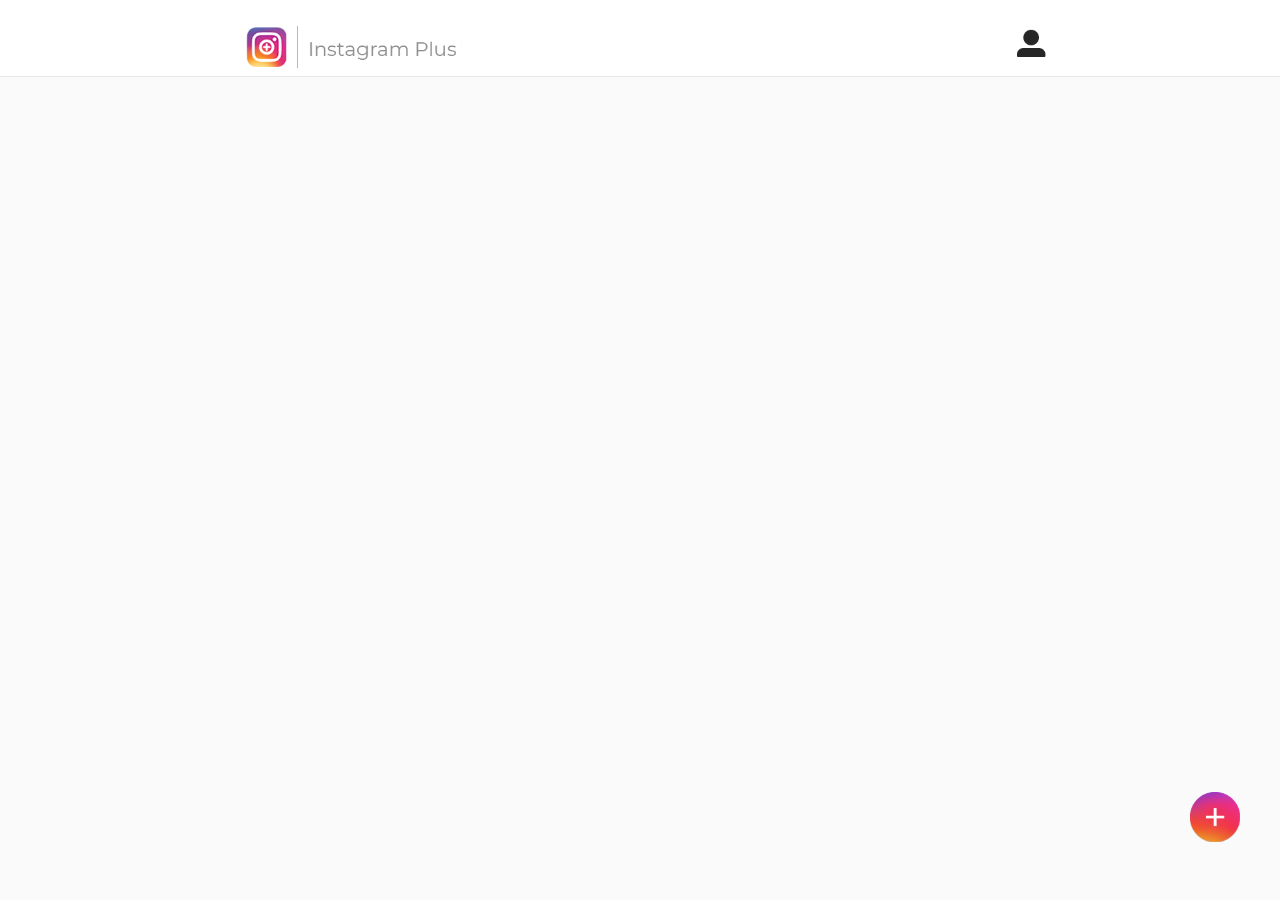
==== index.html @ 2f40db62 "Reverted html to it's original state" ====
<!DOCTYPE html>
<html lang="en">

<head>
    <meta charset="utf-8">
    <meta name="viewport" content="width=device-width, initial-scale=1, shrink-to-fit=no">
    <meta name="description" content="">
    <meta name="author" content="">
    <title>Instagram Plus</title>
   
    <!-- Bootstrap core CSS -->
    <link href="./bootstrap/css/bootstrap.min.css" rel="stylesheet">

    <!-- jquery, can be changed to local lib later -->
    <script src="https://ajax.googleapis.com/ajax/libs/jquery/3.5.1/jquery.min.js"></script>
    <!-- custom js -->
    <script type="text/javascript" src="database/posts/posts.js"></script>
    <script type="text/javascript" src="server/feed_controller.js"></script>
    <script type="text/javascript" src="client/utils.js"></script>
    <script type="text/javascript" src="client/load_post.js"></script>
    <script type="text/javascript" src="client/upload.js"></script>
    
    <!-- css -->
    <link rel="stylesheet" href="lib/instagram.css/dist/instagram.min.css" />
    <link rel="stylesheet" type="text/css" href="./Components/Header/Header.css" />
    <link rel="stylesheet" type="text/css" href="./Components/Post/Post.css" />
    <link rel="stylesheet" href="./index.css" />

    
</head>
    
<body>
    
    <!-- HEADER -->
    <nav class="Nav">
        <div class="Nav-menus">
       <div class="Nav-brand">
         <a class="Nav-brand-logo" href="./index.html">
           Instagram
         </a>
        


        </div>
        <a class="Nav-profile" href="./Components/Profile/profile.html"></a>
     </div>
    </nav>
    
    <!-- END OF HEADER -->
    
    <div class=posts id=psts>
      <!-- empty div, posts will be loaded here -->
    </div>
       
            <label for='uploadFile'></label>
            <input id='file-arquivo' type='file'>
            <input type="file" id="uploadFile" onchange="uploadFile()">

</body>   
    

</html>
---- lib/instagram.css/dist/instagram.min.css ----
/*! Instagram.css v0.1.4 | MIT License | github.com/picturepan2/instagram.css */[class*=filter]{position:relative}[class*=filter]::before{display:block;height:100%;left:0;position:absolute;top:0;width:100%;z-index:1}.filter-1977{-webkit-filter:sepia(.5) hue-rotate(-30deg) saturate(1.4);filter:sepia(.5) hue-rotate(-30deg) saturate(1.4)}.filter-aden{-webkit-filter:sepia(.2) brightness(1.15) saturate(1.4);filter:sepia(.2) brightness(1.15) saturate(1.4)}.filter-aden::before{background:rgba(125,105,24,.1);content:"";mix-blend-mode:multiply}.filter-amaro{-webkit-filter:sepia(.35) contrast(1.1) brightness(1.2) saturate(1.3);filter:sepia(.35) contrast(1.1) brightness(1.2) saturate(1.3)}.filter-amaro::before{background:rgba(125,105,24,.2);content:"";mix-blend-mode:overlay}.filter-ashby{-webkit-filter:sepia(.5) contrast(1.2) saturate(1.8);filter:sepia(.5) contrast(1.2) saturate(1.8)}.filter-ashby::before{background:rgba(125,105,24,.35);content:"";mix-blend-mode:lighten}.filter-brannan{-webkit-filter:sepia(.4) contrast(1.25) brightness(1.1) saturate(.9) hue-rotate(-2deg);filter:sepia(.4) contrast(1.25) brightness(1.1) saturate(.9) hue-rotate(-2deg)}.filter-brooklyn{-webkit-filter:sepia(.25) contrast(1.25) brightness(1.25) hue-rotate(5deg);filter:sepia(.25) contrast(1.25) brightness(1.25) hue-rotate(5deg)}.filter-brooklyn::before{background:rgba(127,187,227,.2);content:"";mix-blend-mode:overlay}.filter-charmes{-webkit-filter:sepia(.25) contrast(1.25) brightness(1.25) saturate(1.35) hue-rotate(-5deg);filter:sepia(.25) contrast(1.25) brightness(1.25) saturate(1.35) hue-rotate(-5deg)}.filter-charmes::before{background:rgba(125,105,24,.25);content:"";mix-blend-mode:darken}.filter-clarendon{-webkit-filter:sepia(.15) contrast(1.25) brightness(1.25) hue-rotate(5deg);filter:sepia(.15) contrast(1.25) brightness(1.25) hue-rotate(5deg)}.filter-clarendon::before{background:rgba(127,187,227,.4);content:"";mix-blend-mode:overlay}.filter-crema{-webkit-filter:sepia(.5) contrast(1.25) brightness(1.15) saturate(.9) hue-rotate(-2deg);filter:sepia(.5) contrast(1.25) brightness(1.15) saturate(.9) hue-rotate(-2deg)}.filter-crema::before{background:rgba(125,105,24,.2);content:"";mix-blend-mode:multiply}.filter-dogpatch{-webkit-filter:sepia(.35) saturate(1.1) contrast(1.5);filter:sepia(.35) saturate(1.1) contrast(1.5)}.filter-earlybird{-webkit-filter:sepia(.25) contrast(1.25) brightness(1.15) saturate(.9) hue-rotate(-5deg);filter:sepia(.25) contrast(1.25) brightness(1.15) saturate(.9) hue-rotate(-5deg)}.filter-earlybird::before{background:radial-gradient(circle closest-corner,transparent 0,rgba(125,105,24,.2) 100%);background:-o-radial-gradient(circle closest-corner,transparent 0,rgba(125,105,24,.2) 100%);background:-moz-radial-gradient(circle closest-corner,transparent 0,rgba(125,105,24,.2) 100%);background:-webkit-radial-gradient(circle closest-corner,transparent 0,rgba(125,105,24,.2) 100%);content:"";mix-blend-mode:multiply}.filter-gingham{-webkit-filter:contrast(1.1) brightness(1.1);filter:contrast(1.1) brightness(1.1)}.filter-gingham::before{background:#e6e6e6;content:"";mix-blend-mode:soft-light}.filter-ginza{-webkit-filter:sepia(.25) contrast(1.15) brightness(1.2) saturate(1.35) hue-rotate(-5deg);filter:sepia(.25) contrast(1.15) brightness(1.2) saturate(1.35) hue-rotate(-5deg)}.filter-ginza::before{background:rgba(125,105,24,.15);content:"";mix-blend-mode:darken}.filter-hefe{-webkit-filter:sepia(.4) contrast(1.5) brightness(1.2) saturate(1.4) hue-rotate(-10deg);filter:sepia(.4) contrast(1.5) brightness(1.2) saturate(1.4) hue-rotate(-10deg)}.filter-hefe::before{background:radial-gradient(circle closest-corner,transparent 0,rgba(0,0,0,.25) 100%);background:-o-radial-gradient(circle closest-corner,transparent 0,rgba(0,0,0,.25) 100%);background:-moz-radial-gradient(circle closest-corner,transparent 0,rgba(0,0,0,.25) 100%);background:-webkit-radial-gradient(circle closest-corner,transparent 0,rgba(0,0,0,.25) 100%);content:"";mix-blend-mode:multiply}.filter-helena{-webkit-filter:sepia(.5) contrast(1.05) brightness(1.05) saturate(1.35);filter:sepia(.5) contrast(1.05) brightness(1.05) saturate(1.35)}.filter-helena::before{background:rgba(158,175,30,.25);content:"";mix-blend-mode:overlay}.filter-hudson{-webkit-filter:sepia(.25) contrast(1.2) brightness(1.2) saturate(1.05) hue-rotate(-15deg);filter:sepia(.25) contrast(1.2) brightness(1.2) saturate(1.05) hue-rotate(-15deg)}.filter-hudson::before{background:radial-gradient(circle closest-corner,transparent 25%,rgba(25,62,167,.25) 100%);background:-o-radial-gradient(circle closest-corner,transparent 25%,rgba(25,62,167,.25) 100%);background:-moz-radial-gradient(circle closest-corner,transparent 25%,rgba(25,62,167,.25) 100%);background:-webkit-radial-gradient(circle closest-corner,transparent 25%,rgba(25,62,167,.25) 100%);content:"";mix-blend-mode:multiply}.filter-inkwell{-webkit-filter:brightness(1.25) contrast(.85) grayscale(1);filter:brightness(1.25) contrast(.85) grayscale(1)}.filter-juno{-webkit-filter:sepia(.35) contrast(1.15) brightness(1.15) saturate(1.8);filter:sepia(.35) contrast(1.15) brightness(1.15) saturate(1.8)}.filter-juno::before{background:rgba(127,187,227,.2);content:"";mix-blend-mode:overlay}.filter-kelvin{-webkit-filter:sepia(.15) contrast(1.5) brightness(1.1) hue-rotate(-10deg);filter:sepia(.15) contrast(1.5) brightness(1.1) hue-rotate(-10deg)}.filter-kelvin::before{background:radial-gradient(circle closest-corner,rgba(128,78,15,.25) 0,rgba(128,78,15,.5) 100%);background:-o-radial-gradient(circle closest-corner,rgba(128,78,15,.25) 0,rgba(128,78,15,.5) 100%);background:-moz-radial-gradient(circle closest-corner,rgba(128,78,15,.25) 0,rgba(128,78,15,.5) 100%);background:-webkit-radial-gradient(circle closest-corner,rgba(128,78,15,.25) 0,rgba(128,78,15,.5) 100%);content:"";mix-blend-mode:overlay}.filter-lark{-webkit-filter:sepia(.25) contrast(1.2) brightness(1.3) saturate(1.25);filter:sepia(.25) contrast(1.2) brightness(1.3) saturate(1.25)}.filter-lofi{-webkit-filter:saturate(1.1) contrast(1.5);filter:saturate(1.1) contrast(1.5)}.filter-ludwig{-webkit-filter:sepia(.25) contrast(1.05) brightness(1.05) saturate(2);filter:sepia(.25) contrast(1.05) brightness(1.05) saturate(2)}.filter-ludwig::before{background:rgba(125,105,24,.1);content:"";mix-blend-mode:overlay}.filter-maven{-webkit-filter:sepia(.35) contrast(1.05) brightness(1.05) saturate(1.75);filter:sepia(.35) contrast(1.05) brightness(1.05) saturate(1.75)}.filter-maven::before{background:rgba(158,175,30,.25);content:"";mix-blend-mode:darken}.filter-mayfair{-webkit-filter:contrast(1.1) brightness(1.15) saturate(1.1);filter:contrast(1.1) brightness(1.15) saturate(1.1)}.filter-mayfair::before{background:radial-gradient(circle closest-corner,transparent 0,rgba(175,105,24,.4) 100%);background:-o-radial-gradient(circle closest-corner,transparent 0,rgba(175,105,24,.4) 100%);background:-moz-radial-gradient(circle closest-corner,transparent 0,rgba(175,105,24,.4) 100%);background:-webkit-radial-gradient(circle closest-corner,transparent 0,rgba(175,105,24,.4) 100%);content:"";mix-blend-mode:multiply}.filter-moon{-webkit-filter:brightness(1.4) contrast(.95) saturate(0) sepia(.35);filter:brightness(1.4) contrast(.95) saturate(0) sepia(.35)}.filter-nashville{-webkit-filter:sepia(.25) contrast(1.5) brightness(.9) hue-rotate(-15deg);filter:sepia(.25) contrast(1.5) brightness(.9) hue-rotate(-15deg)}.filter-nashville::before{background:radial-gradient(circle closest-corner,rgba(128,78,15,.5) 0,rgba(128,78,15,.65) 100%);background:-o-radial-gradient(circle closest-corner,rgba(128,78,15,.5) 0,rgba(128,78,15,.65) 100%);background:-moz-radial-gradient(circle closest-corner,rgba(128,78,15,.5) 0,rgba(128,78,15,.65) 100%);background:-webkit-radial-gradient(circle closest-corner,rgba(128,78,15,.5) 0,rgba(128,78,15,.65) 100%);content:"";mix-blend-mode:screen}.filter-perpetua{-webkit-filter:contrast(1.1) brightness(1.25) saturate(1.1);filter:contrast(1.1) brightness(1.25) saturate(1.1)}.filter-perpetua::before{background:linear-gradient(to bottom,rgba(0,91,154,.25),rgba(230,193,61,.25));background:-o-linear-gradient(top,rgba(0,91,154,.25),rgba(230,193,61,.25));background:-moz-linear-gradient(top,rgba(0,91,154,.25),rgba(230,193,61,.25));background:-webkit-linear-gradient(top,rgba(0,91,154,.25),rgba(230,193,61,.25));background:-webkit-gradient(linear,left top,left bottom,from(rgba(0,91,154,.25)),to(rgba(230,193,61,.25)));content:"";mix-blend-mode:multiply}.filter-poprocket{-webkit-filter:sepia(.15) brightness(1.2);filter:sepia(.15) brightness(1.2)}.filter-poprocket::before{background:radial-gradient(circle closest-corner,rgba(206,39,70,.75) 40%,#000 80%);background:-o-radial-gradient(circle closest-corner,rgba(206,39,70,.75) 40%,#000 80%);background:-moz-radial-gradient(circle closest-corner,rgba(206,39,70,.75) 40%,#000 80%);background:-webkit-radial-gradient(circle closest-corner,rgba(206,39,70,.75) 40%,#000 80%);content:"";mix-blend-mode:screen}.filter-reyes{-webkit-filter:sepia(.75) contrast(.75) brightness(1.25) saturate(1.4);filter:sepia(.75) contrast(.75) brightness(1.25) saturate(1.4)}.filter-rise{-webkit-filter:sepia(.25) contrast(1.25) brightness(1.2) saturate(.9);filter:sepia(.25) contrast(1.25) brightness(1.2) saturate(.9)}.filter-rise::before{background:radial-gradient(circle closest-corner,transparent 0,rgba(230,193,61,.25) 100%);background:-o-radial-gradient(circle closest-corner,transparent 0,rgba(230,193,61,.25) 100%);background:-moz-radial-gradient(circle closest-corner,transparent 0,rgba(230,193,61,.25) 100%);background:-webkit-radial-gradient(circle closest-corner,transparent 0,rgba(230,193,61,.25) 100%);content:"";mix-blend-mode:lighten}.filter-sierra{-webkit-filter:sepia(.25) contrast(1.5) brightness(.9) hue-rotate(-15deg);filter:sepia(.25) contrast(1.5) brightness(.9) hue-rotate(-15deg)}.filter-sierra::before{background:radial-gradient(circle closest-corner,rgba(128,78,15,.5) 0,rgba(0,0,0,.65) 100%);background:-o-radial-gradient(circle closest-corner,rgba(128,78,15,.5) 0,rgba(0,0,0,.65) 100%);background:-moz-radial-gradient(circle closest-corner,rgba(128,78,15,.5) 0,rgba(0,0,0,.65) 100%);background:-webkit-radial-gradient(circle closest-corner,rgba(128,78,15,.5) 0,rgba(0,0,0,.65) 100%);content:"";mix-blend-mode:screen}.filter-skyline{-webkit-filter:sepia(.15) contrast(1.25) brightness(1.25) saturate(1.2);filter:sepia(.15) contrast(1.25) brightness(1.25) saturate(1.2)}.filter-slumber{-webkit-filter:sepia(.35) contrast(1.25) saturate(1.25);filter:sepia(.35) contrast(1.25) saturate(1.25)}.filter-slumber::before{background:rgba(125,105,24,.2);content:"";mix-blend-mode:darken}.filter-stinson{-webkit-filter:sepia(.35) contrast(1.25) brightness(1.1) saturate(1.25);filter:sepia(.35) contrast(1.25) brightness(1.1) saturate(1.25)}.filter-stinson::before{background:rgba(125,105,24,.45);content:"";mix-blend-mode:lighten}.filter-sutro{-webkit-filter:sepia(.4) contrast(1.2) brightness(.9) saturate(1.4) hue-rotate(-10deg);filter:sepia(.4) contrast(1.2) brightness(.9) saturate(1.4) hue-rotate(-10deg)}.filter-sutro::before{background:radial-gradient(circle closest-corner,transparent 50%,rgba(0,0,0,.5) 90%);background:-o-radial-gradient(circle closest-corner,transparent 50%,rgba(0,0,0,.5) 90%);background:-moz-radial-gradient(circle closest-corner,transparent 50%,rgba(0,0,0,.5) 90%);background:-webkit-radial-gradient(circle closest-corner,transparent 50%,rgba(0,0,0,.5) 90%);content:"";mix-blend-mode:darken}.filter-toaster{-webkit-filter:sepia(.25) contrast(1.5) brightness(.95) hue-rotate(-15deg);filter:sepia(.25) contrast(1.5) brightness(.95) hue-rotate(-15deg)}.filter-toaster::before{background:radial-gradient(circle,#804e0f,rgba(0,0,0,.25));background:-o-radial-gradient(circle,#804e0f,rgba(0,0,0,.25));background:-moz-radial-gradient(circle,#804e0f,rgba(0,0,0,.25));background:-webkit-radial-gradient(circle,#804e0f,rgba(0,0,0,.25));content:"";mix-blend-mode:screen}.filter-valencia{-webkit-filter:sepia(.25) contrast(1.1) brightness(1.1);filter:sepia(.25) contrast(1.1) brightness(1.1)}.filter-valencia::before{background:rgba(230,193,61,.1);content:"";mix-blend-mode:lighten}.filter-vesper{-webkit-filter:sepia(.35) contrast(1.15) brightness(1.2) saturate(1.3);filter:sepia(.35) contrast(1.15) brightness(1.2) saturate(1.3)}.filter-vesper::before{background:rgba(125,105,24,.25);content:"";mix-blend-mode:overlay}.filter-walden{-webkit-filter:sepia(.35) contrast(.8) brightness(1.25) saturate(1.4);filter:sepia(.35) contrast(.8) brightness(1.25) saturate(1.4)}.filter-walden::before{background:rgba(229,240,128,.5);content:"";mix-blend-mode:darken}.filter-willow{-webkit-filter:brightness(1.2) contrast(.85) saturate(.05) sepia(.2);filter:brightness(1.2) contrast(.85) saturate(.05) sepia(.2)}.filter-xpro-ii{-webkit-filter:sepia(.45) contrast(1.25) brightness(1.75) saturate(1.3) hue-rotate(-5deg);filter:sepia(.45) contrast(1.25) brightness(1.75) saturate(1.3) hue-rotate(-5deg)}.filter-xpro-ii::before{background:radial-gradient(circle closest-corner,rgba(0,91,154,.35) 0,rgba(0,0,0,.65) 100%);background:-o-radial-gradient(circle closest-corner,rgba(0,91,154,.35) 0,rgba(0,0,0,.65) 100%);background:-moz-radial-gradient(circle closest-corner,rgba(0,91,154,.35) 0,rgba(0,0,0,.65) 100%);background:-webkit-radial-gradient(circle closest-corner,rgba(0,91,154,.35) 0,rgba(0,0,0,.65) 100%);content:"";mix-blend-mode:multiply}
---- Components/Header/Header.css ----
/* src/components/Header/Header.css */
.Nav {
  background-color: #ffffff;
  border-bottom: 1px solid rgba(0, 0, 0, 0.0975);
  position: fixed;
  top: 0;
  width: 100%;
  z-index: 2;
  -webkit-transition: height 0.2s ease-in-out;
  transition: height 0.2s ease-in-out;
  height: 77px;
 min-width: 500px;
}

.Nav-menus {
  display: flex;
  flex-direction: row;
  height: 77px;
  width: 70%;
  margin: 0 auto;
  padding: 26px 40px;
}

/* Logo Component */
/*
.Nav-brand-logo {
  display: block;
  background-position: -176px 0px;
  background-image: url(../../sprite.png);
  background-size: 405px 379px;
  background-repeat: no-repeat;
  height: 35px;
  width: 176px;
  text-indent: -1000%
}
*/

.Nav-brand-logo {
  display: block;
  background-position: -230px 0px;
  background-image: url(../../newSprite.png);
  background-size: 527px 493px;
  background-repeat: no-repeat;
  height: 46px;
  width: 230px;
  text-indent: -1000%
}


.Nav-profile-menu{
 padding-top: 7px;
 display: flex;
 flex-direction: row;
 height: 50px;
 width: 5%;
 margin: 0 auto;
 float: right;
}

.Nav-profile{
    
  display: block;
  background-position: -30px -460px;
  background-image: url(../../newSprite.png);
  background-size: 527px 493px;
  background-repeat: no-repeat;
  height: 50px;
  width: 35px;
  margin-left:auto; margin-right:0;
  text-indent: -1000%
}


body { padding-top: 80px; 
background-color: #fafafa;}
---- Components/Post/Post.css ----
/* src/components/Post/Post.css */
.post {
  border-radius: 3px;
  border: 1px solid #e6e6e6;
  background-color: #fff;
  margin-bottom: 60px;
  margin-left : 20%;
  margin-right: 20%;
}

.post-user {
  display: flex;
  padding: 16px;
  align-items: center;
}
.post-user-avatar {
  width: 30px;
  height: 30px;
}
.post-user-avatar img {
  width: 100%;
  height: 100%;
  border-radius: 50%;
}
.post-user-nickname {
  margin-left: 12px;
  font-family: 'PT Sans', sans-serif;
  font-weight: bold;
}
.post-content-bg {
  background-color: #efefef;
}
.post-content img {
  display: block;
  width: 100%;
}
.post-caption {
  padding: 16px 16px;
  text-align: left;  
}
.post-caption strong {
  font-family: 'PT Sans', sans-serif;
  font-weight: bold;
}
.vjs-fade-out {
  display: none;
  visibility: hidden;
  opacity: 0;
}
---- index.css ----
/* Esconde o input */
input[type='file'] {
  display: none
}

label {
 position: fixed;
    bottom: 50px;
    right: 40px; 
    cursor: pointer;
    background-image: url(./btn.png);
    background-size: 50px 50px;
    background-repeat: no-repeat;
    height: 50px;
    width: 50px;
}
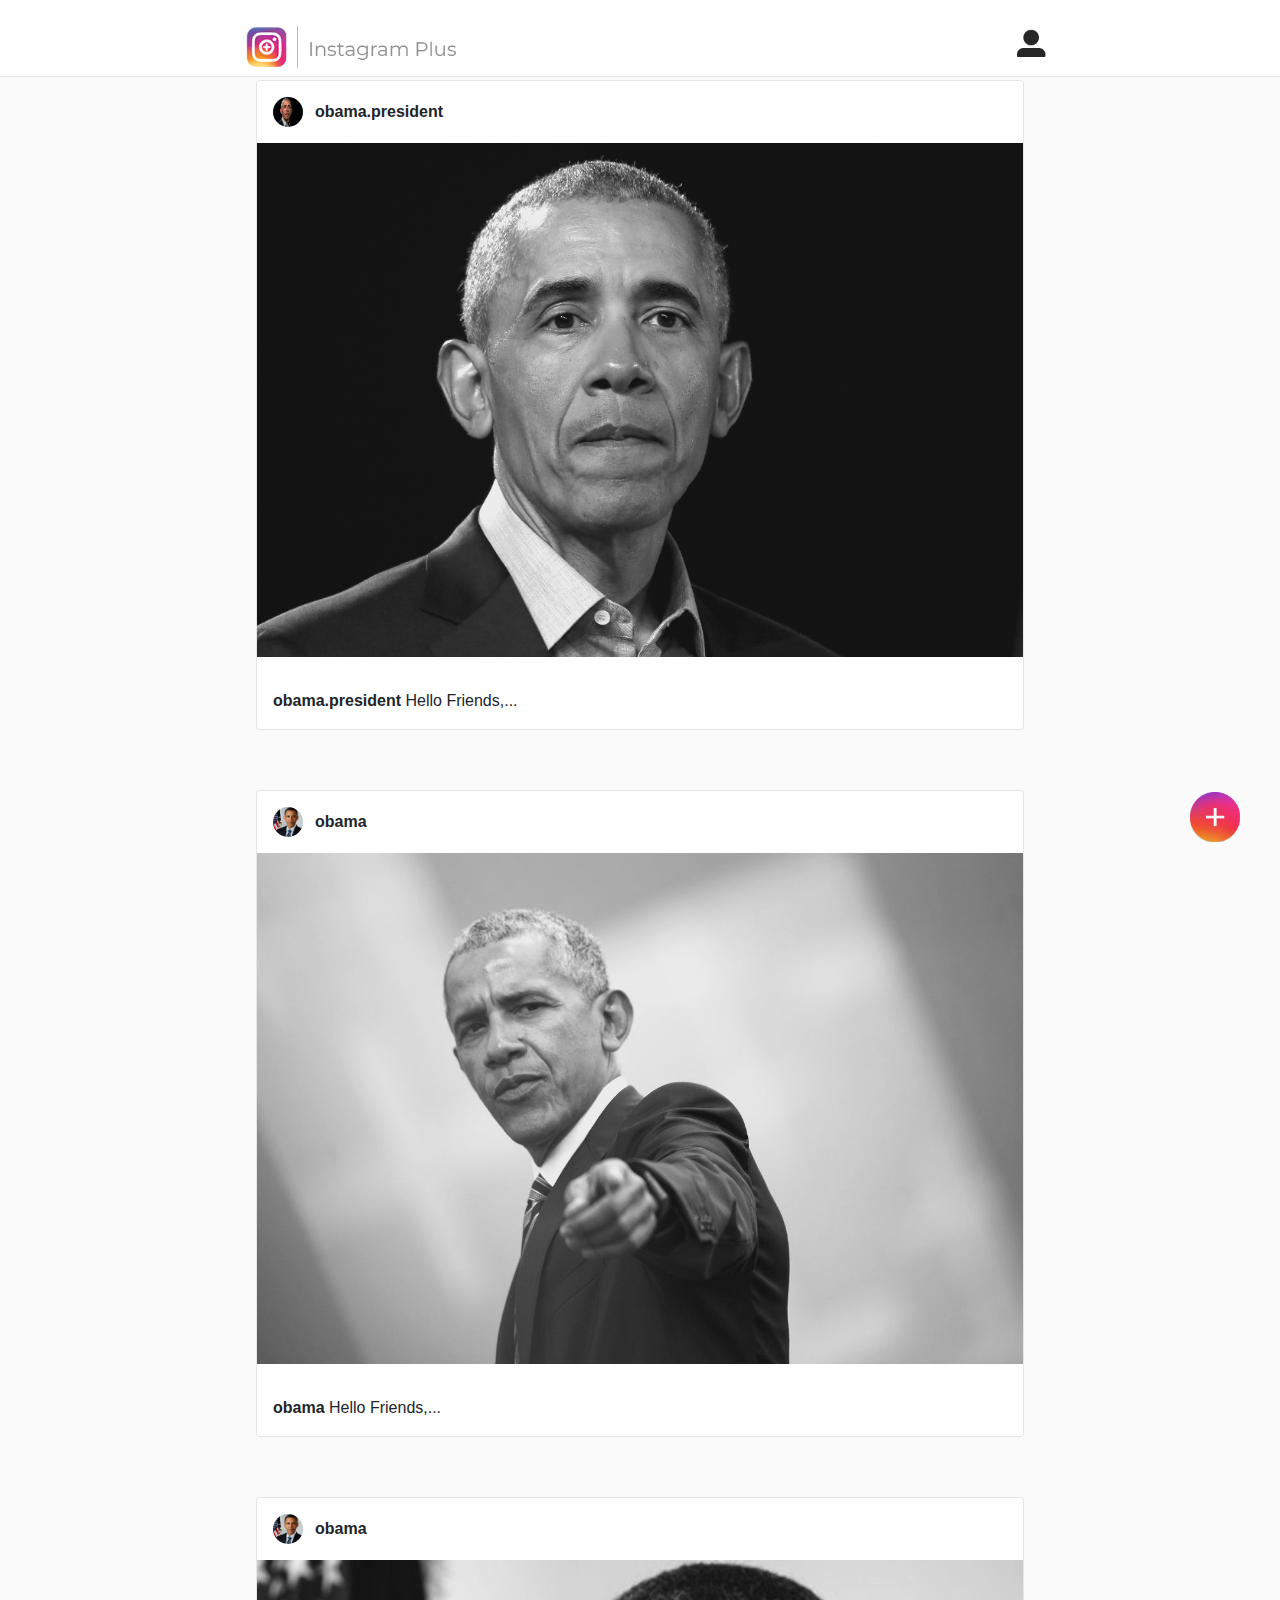
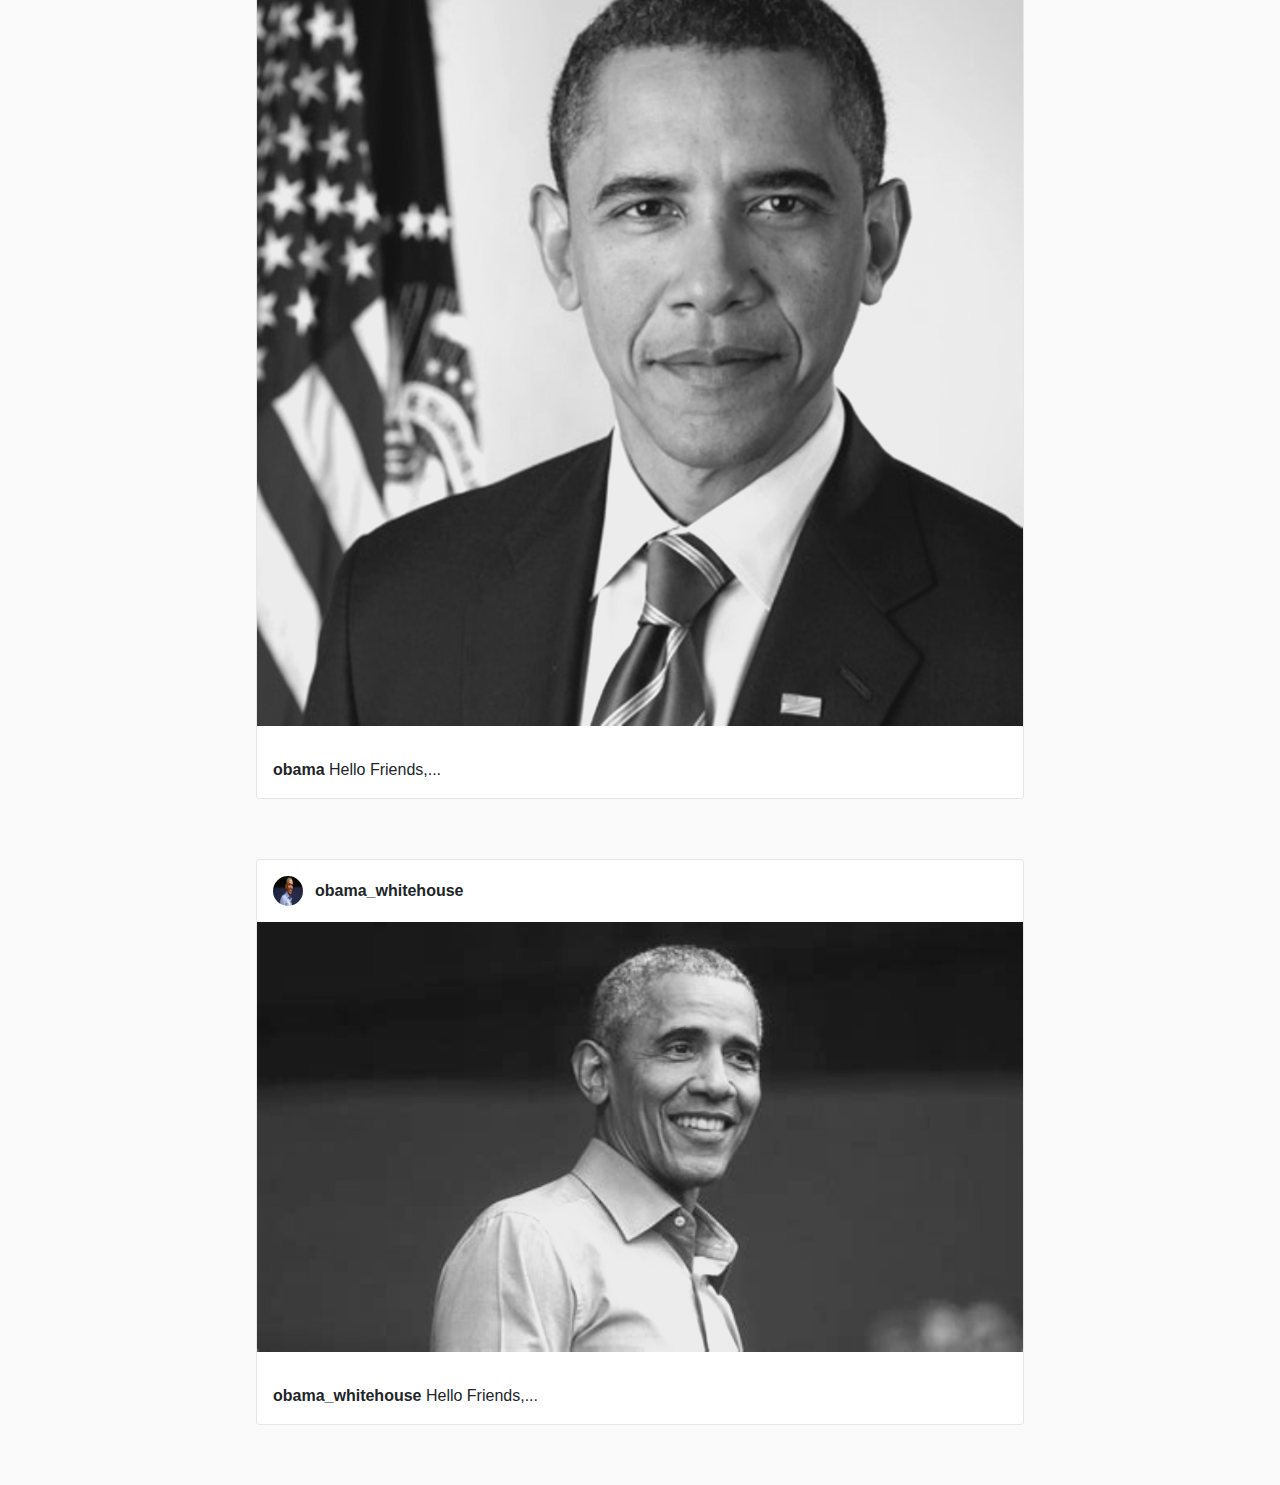
==== commit 78ccdb48: "Removed dirty indentation, added my imports" ====
--- a/index.html
+++ b/index.html
@@ -2,62 +2,63 @@
 <html lang="en">
 
 <head>
-    <meta charset="utf-8">
-    <meta name="viewport" content="width=device-width, initial-scale=1, shrink-to-fit=no">
-    <meta name="description" content="">
-    <meta name="author" content="">
-    <title>Instagram Plus</title>
-   
-    <!-- Bootstrap core CSS -->
-    <link href="./bootstrap/css/bootstrap.min.css" rel="stylesheet">
+  <meta charset="utf-8">
+  <meta name="viewport" content="width=device-width, initial-scale=1, shrink-to-fit=no">
+  <meta name="description" content="">
+  <meta name="author" content="">
+  <title>Instagram Plus</title>
 
-    <!-- jquery, can be changed to local lib later -->
-    <script src="https://ajax.googleapis.com/ajax/libs/jquery/3.5.1/jquery.min.js"></script>
-    <!-- custom js -->
-    <script type="text/javascript" src="database/posts/posts.js"></script>
-    <script type="text/javascript" src="server/feed_controller.js"></script>
-    <script type="text/javascript" src="client/utils.js"></script>
-    <script type="text/javascript" src="client/load_post.js"></script>
-    <script type="text/javascript" src="client/upload.js"></script>
-    
-    <!-- css -->
-    <link rel="stylesheet" href="lib/instagram.css/dist/instagram.min.css" />
-    <link rel="stylesheet" type="text/css" href="./Components/Header/Header.css" />
-    <link rel="stylesheet" type="text/css" href="./Components/Post/Post.css" />
-    <link rel="stylesheet" href="./index.css" />
+  <!-- Bootstrap core CSS -->
+  <link href="./bootstrap/css/bootstrap.min.css" rel="stylesheet">
 
-    
-</head>
-    
-<body>
-    
-    <!-- HEADER -->
-    <nav class="Nav">
-        <div class="Nav-menus">
-       <div class="Nav-brand">
-         <a class="Nav-brand-logo" href="./index.html">
-           Instagram
-         </a>
-        
+  <!-- jquery, can be changed to local lib later -->
+  <script src="https://ajax.googleapis.com/ajax/libs/jquery/3.5.1/jquery.min.js"></script>
+  <!-- custom js -->
+  <script type="text/javascript" src="database/database.js"></script>
+  <script type="text/javascript" src="database/users/users.js"></script>
+  <script type="text/javascript" src="database/posts/posts.js"></script>
+  <script type="text/javascript" src="server/feed_controller.js"></script>
+  <script type="text/javascript" src="client/utils.js"></script>
+  <script type="text/javascript" src="client/load_post.js"></script>
+  <script type="text/javascript" src="client/upload.js"></script>
+
+  <!-- css -->
+  <link rel="stylesheet" href="lib/instagram.css/dist/instagram.min.css" />
+  <link rel="stylesheet" type="text/css" href="./Components/Header/Header.css" />
+  <link rel="stylesheet" type="text/css" href="./Components/Post/Post.css" />
+  <link rel="stylesheet" href="./index.css" />
 
 
-        </div>
-        <a class="Nav-profile" href="./Components/Profile/profile.html"></a>
-     </div>
-    </nav>
-    
-    <!-- END OF HEADER -->
-    
-    <div class=posts id=psts>
-      <!-- empty div, posts will be loaded here -->
+</head>
+
+<body>
+
+  <!-- HEADER -->
+  <nav class="Nav">
+    <div class="Nav-menus">
+      <div class="Nav-brand">
+        <a class="Nav-brand-logo" href="./index.html">
+          Instagram
+        </a>
+
+        <!-- bela indentação, tolinho-->
+
+
+      </div>
+      <a class="Nav-profile" href="./Components/Profile/profile.html"></a>
     </div>
-       
-            <label for='uploadFile'></label>
-            <input id='file-arquivo' type='file'>
-            <input type="file" id="uploadFile" onchange="uploadFile()">
+  </nav>
+  <!-- END OF HEADER -->
 
-</body>   
-    
+  <div class=posts id=psts>
+    <!-- empty div, posts will be loaded here -->
+  </div>
 
-</html>
+  <label for='uploadFile'></label>
+  <input id='file-arquivo' type='file'>
+  <input type="file" id="uploadFile" onchange="uploadFile()">
 
+</body>
+
+
+</html>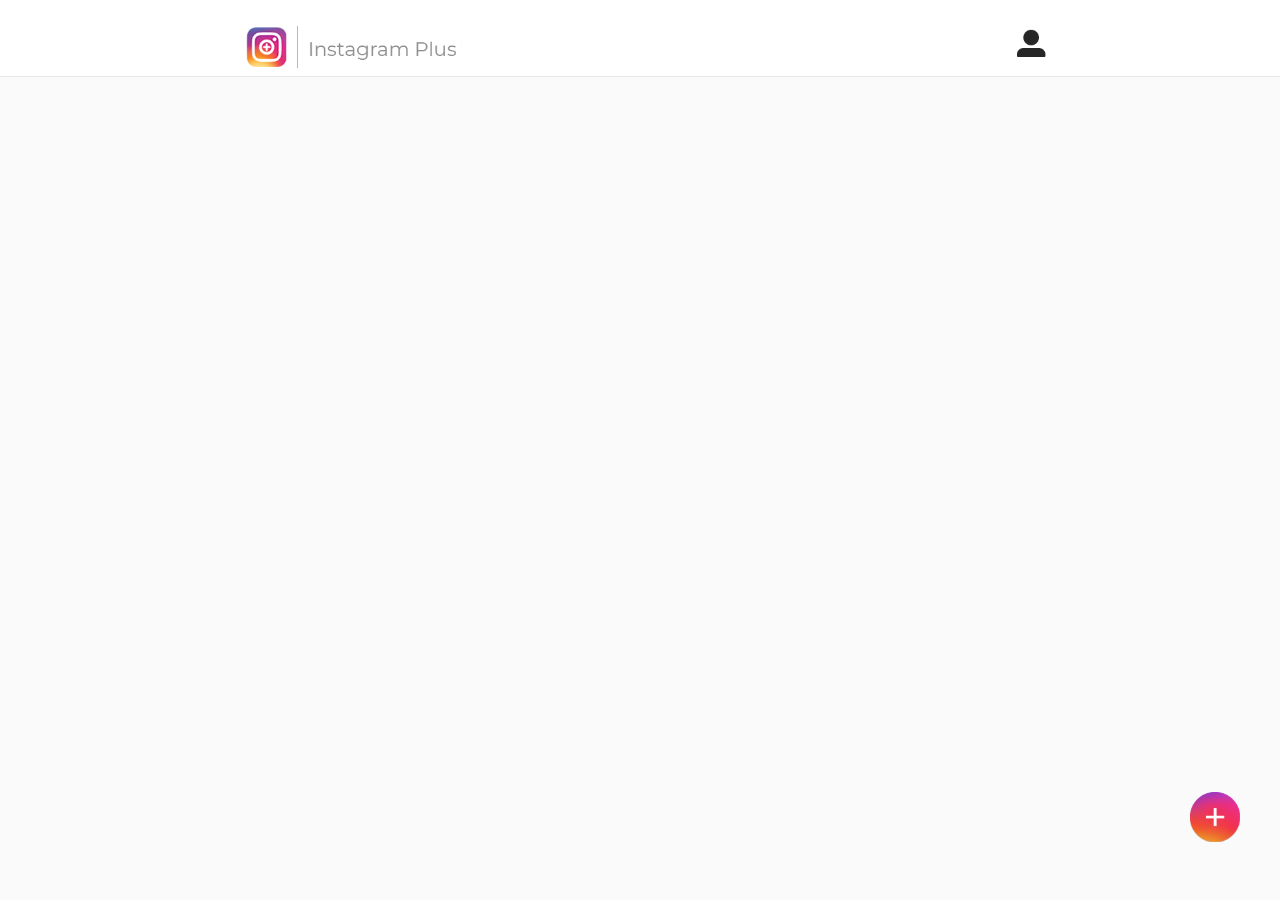
==== commit ff850b27: "Imagens e videos a carregar" ====
--- a/index.html
+++ b/index.html
@@ -57,6 +57,8 @@
   <label for='uploadFile'></label>
   <input id='file-arquivo' type='file'>
   <input type="file" id="uploadFile" onchange="uploadFile()">
+    
+    
 
 </body>
 
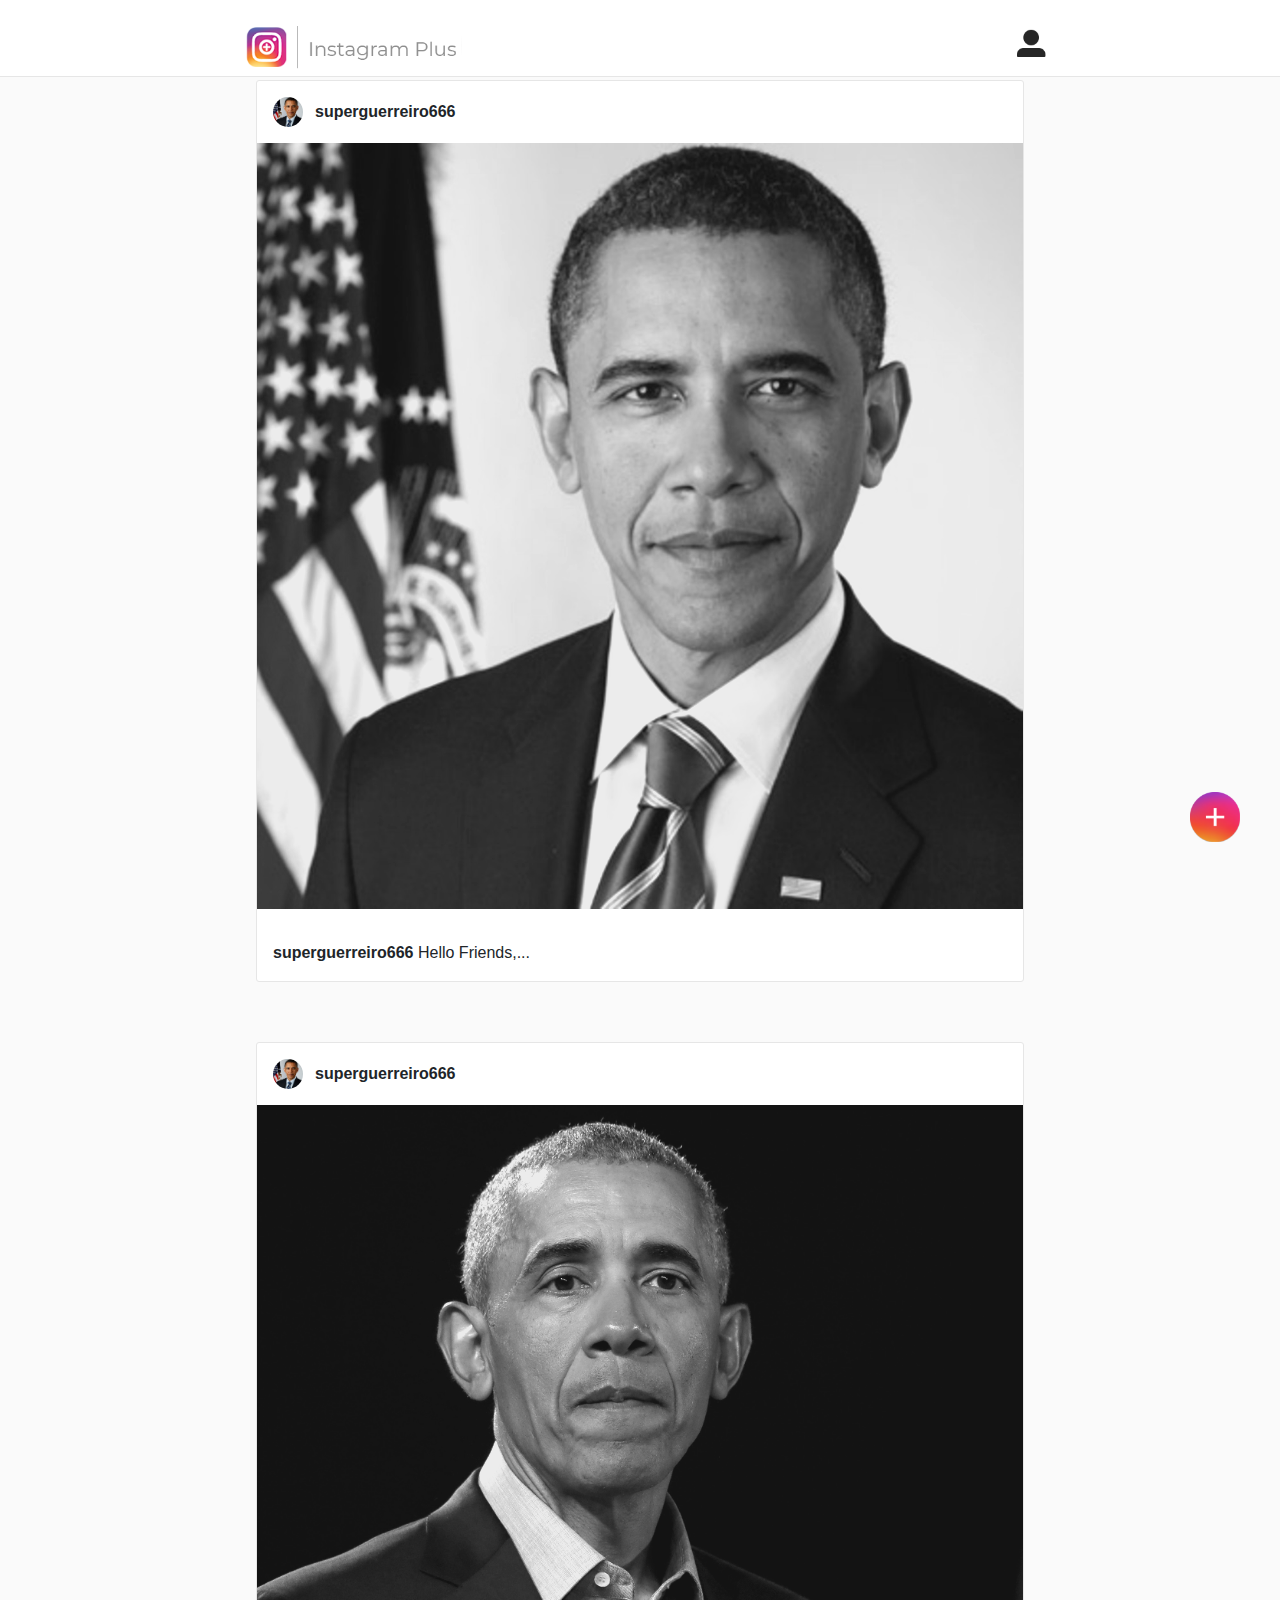
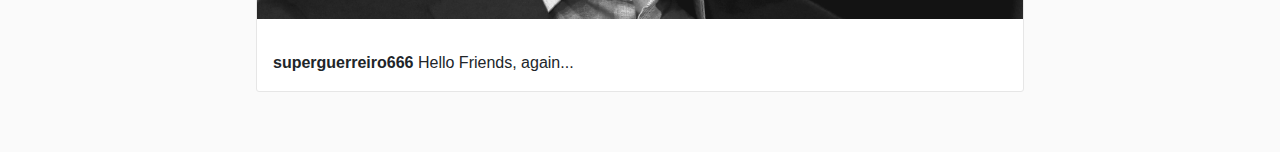
==== commit f0dab06c: "Fixed bugs, tested true(tm) dynamic feed" ====
--- a/index.html
+++ b/index.html
@@ -17,9 +17,11 @@
   <script type="text/javascript" src="database/database.js"></script>
   <script type="text/javascript" src="database/users/users.js"></script>
   <script type="text/javascript" src="database/posts/posts.js"></script>
+
   <script type="text/javascript" src="server/feed_controller.js"></script>
+  
   <script type="text/javascript" src="client/utils.js"></script>
-  <script type="text/javascript" src="client/load_post.js"></script>
+  <script type="text/javascript" src="client/load_feed.js"></script>
   <script type="text/javascript" src="client/upload.js"></script>
 
   <!-- css -->
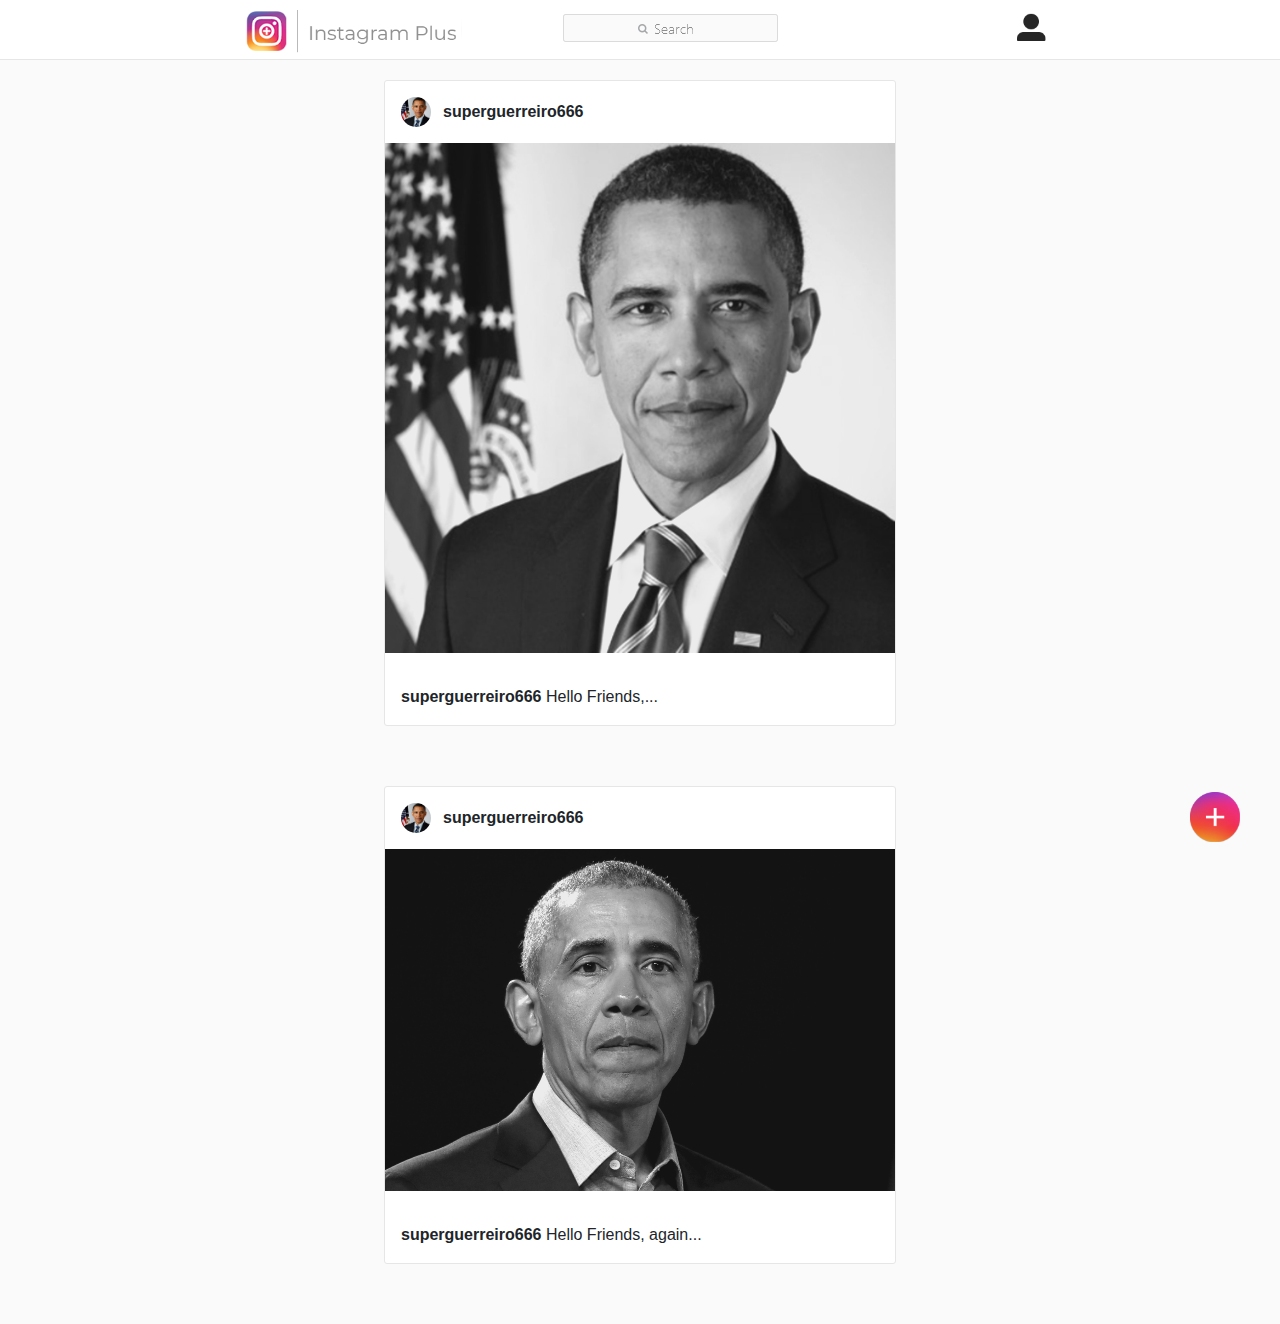
==== commit 49467227: "Search started | Adjusted some css elements" ====
--- a/index.html
+++ b/index.html
@@ -42,11 +42,8 @@
         <a class="Nav-brand-logo" href="./index.html">
           Instagram
         </a>
-
-        <!-- bela indentação, tolinho-->
-
-
       </div>
+      <a class="Nav-search-bar" href="./Components/search/search.html"></a>
       <a class="Nav-profile" href="./Components/Profile/profile.html"></a>
     </div>
   </nav>
--- a/Components/Header/Header.css
+++ b/Components/Header/Header.css
@@ -8,17 +8,17 @@
   z-index: 2;
   -webkit-transition: height 0.2s ease-in-out;
   transition: height 0.2s ease-in-out;
-  height: 77px;
+  height: 60px;
  min-width: 500px;
 }
 
 .Nav-menus {
   display: flex;
   flex-direction: row;
-  height: 77px;
+  height: 60px;
   width: 70%;
   margin: 0 auto;
-  padding: 26px 40px;
+  padding: 10px 40px;
 }
 
 /* Logo Component */
@@ -43,7 +43,7 @@
   background-repeat: no-repeat;
   height: 46px;
   width: 230px;
-  text-indent: -1000%
+  text-indent: -1000%;
 }
 
 
@@ -66,10 +66,20 @@
   background-repeat: no-repeat;
   height: 50px;
   width: 35px;
-  margin-left:auto; margin-right:0;
+  margin-left: 130px;
+  margin-right:0;
   text-indent: -1000%
 }
 
+.Nav-search-bar{
+  display: block;
+  background-image: url(../../searchBtn.png);
+  background-repeat: no-repeat;
+  height: 50px;
+  width: 233px;
+  margin: auto;
+  text-indent: -1000%
+}
 
 body { padding-top: 80px; 
 background-color: #fafafa;}
--- a/Components/Post/Post.css
+++ b/Components/Post/Post.css
@@ -4,8 +4,8 @@
   border: 1px solid #e6e6e6;
   background-color: #fff;
   margin-bottom: 60px;
-  margin-left : 20%;
-  margin-right: 20%;
+  margin-left : 30%;
+  margin-right: 30%;
 }
 
 .post-user {
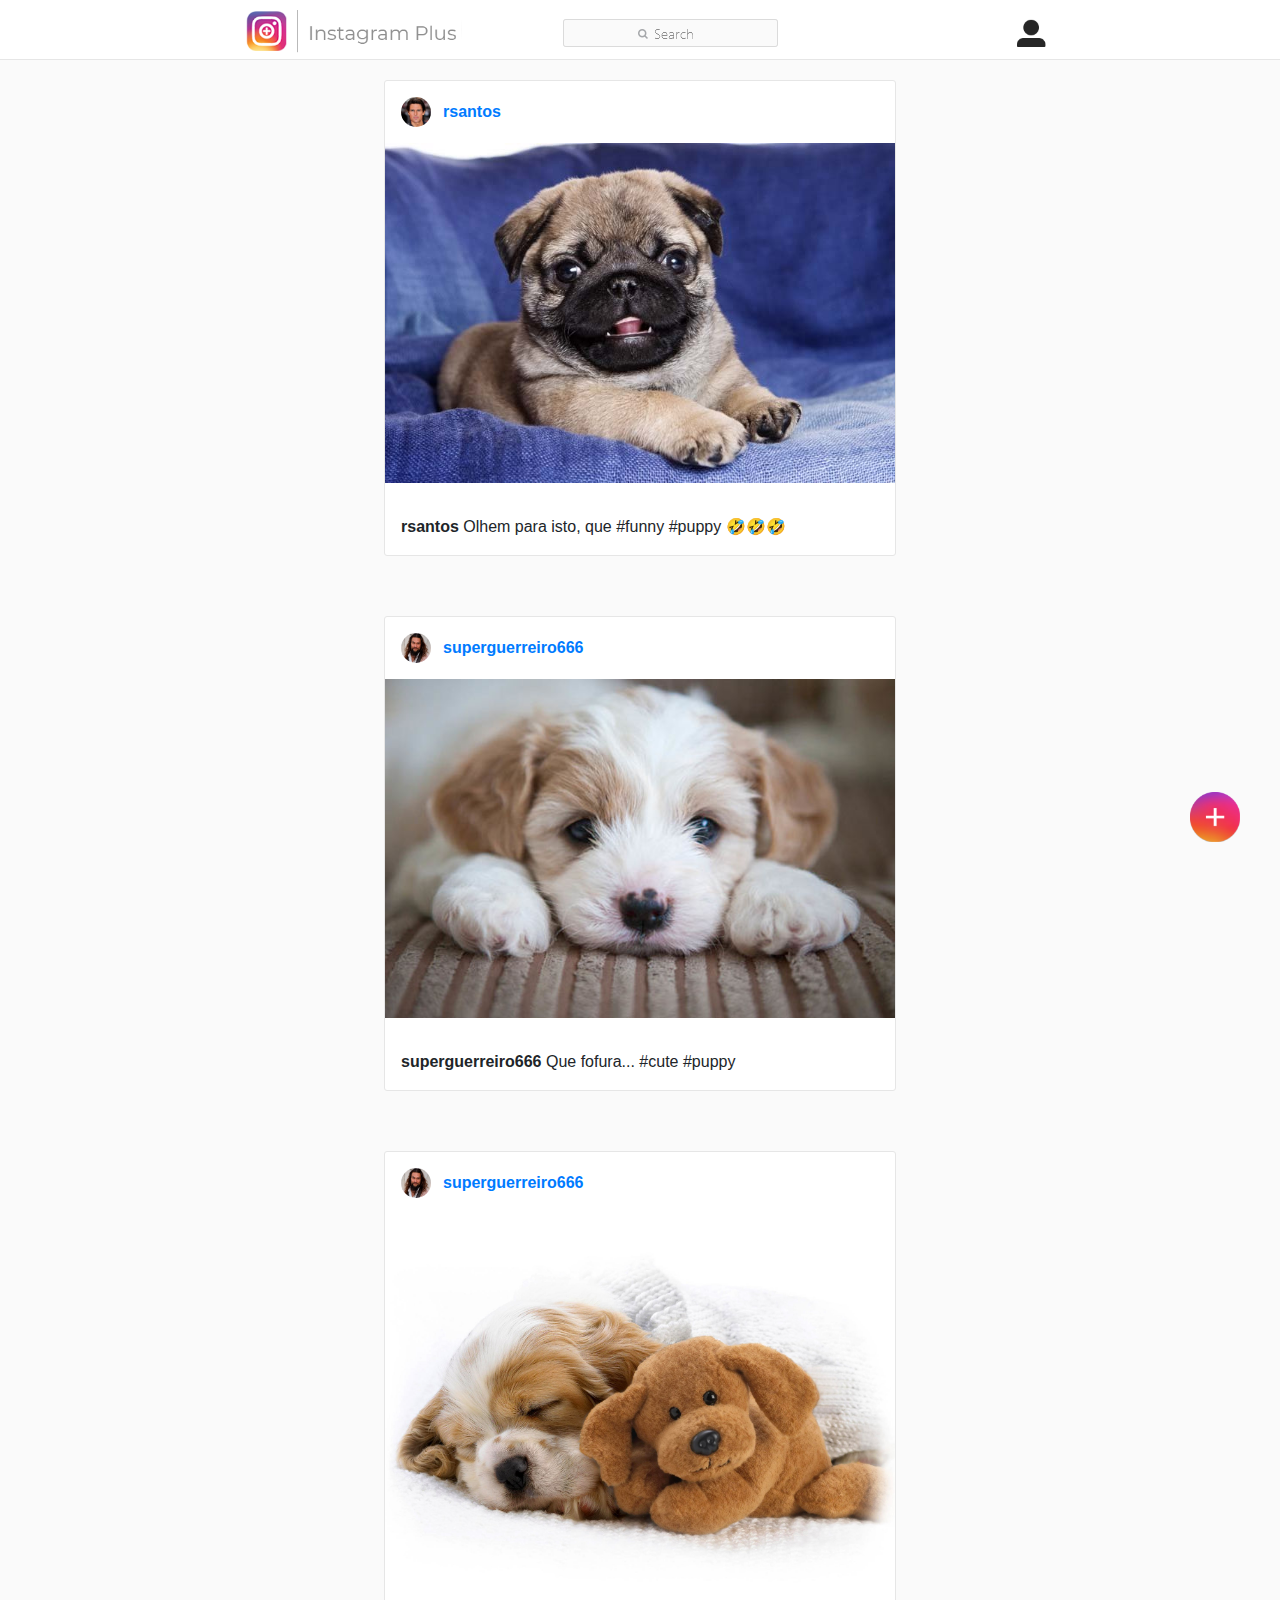
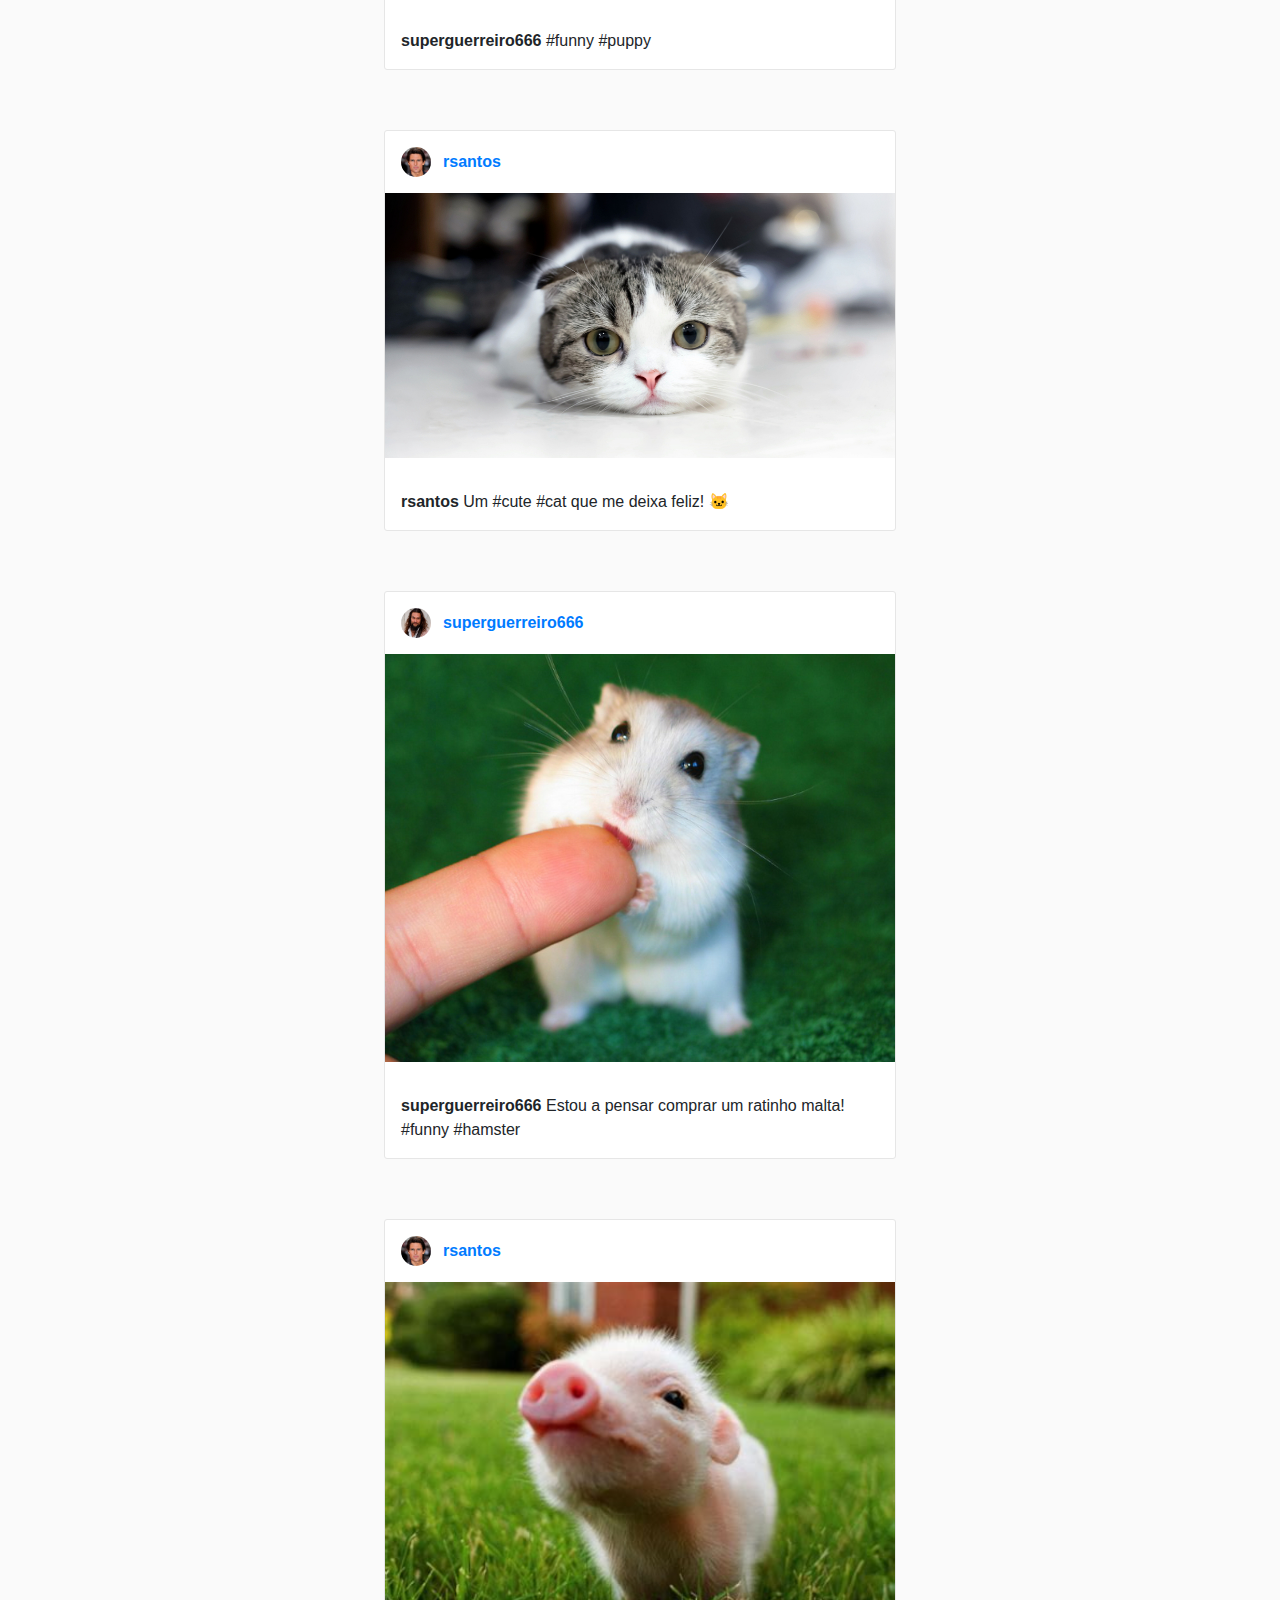
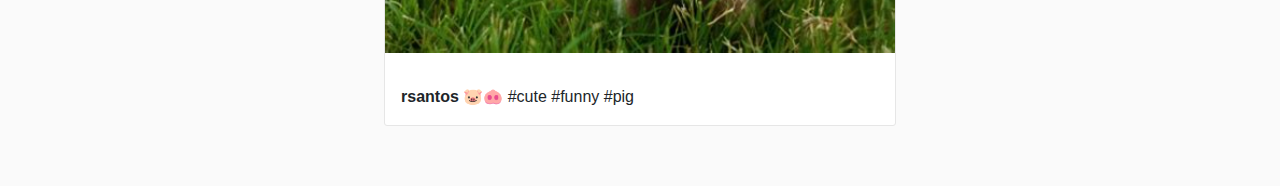
==== commit bb9fcaf1: "Espaços tabs e coisas menores" ====
--- a/index.html
+++ b/index.html
@@ -8,18 +8,17 @@
   <meta name="author" content="">
   <title>Instagram Plus</title>
 
-  <!-- Bootstrap core CSS -->
+  <!-- bootstrap core CSS -->
   <link href="./bootstrap/css/bootstrap.min.css" rel="stylesheet">
 
   <!-- jquery, can be changed to local lib later -->
   <script src="https://ajax.googleapis.com/ajax/libs/jquery/3.5.1/jquery.min.js"></script>
+
   <!-- custom js -->
   <script type="text/javascript" src="database/database.js"></script>
   <script type="text/javascript" src="database/users/users.js"></script>
   <script type="text/javascript" src="database/posts/posts.js"></script>
-
   <script type="text/javascript" src="server/feed_controller.js"></script>
-  
   <script type="text/javascript" src="client/utils.js"></script>
   <script type="text/javascript" src="client/load_feed.js"></script>
   <script type="text/javascript" src="client/upload.js"></script>
@@ -29,7 +28,6 @@
   <link rel="stylesheet" type="text/css" href="./Components/Header/Header.css" />
   <link rel="stylesheet" type="text/css" href="./Components/Post/Post.css" />
   <link rel="stylesheet" href="./index.css" />
-
 
 </head>
 
--- a/Components/Header/Header.css
+++ b/Components/Header/Header.css
@@ -66,6 +66,7 @@
   background-repeat: no-repeat;
   height: 50px;
   width: 35px;
+  margin-top: 6px;
   margin-left: 130px;
   margin-right:0;
   text-indent: -1000%
@@ -77,7 +78,9 @@
   background-repeat: no-repeat;
   height: 50px;
   width: 233px;
-  margin: auto;
+  margin-top: 5px;
+  margin-left:  auto;
+  margin-right: auto;
   text-indent: -1000%
 }
 
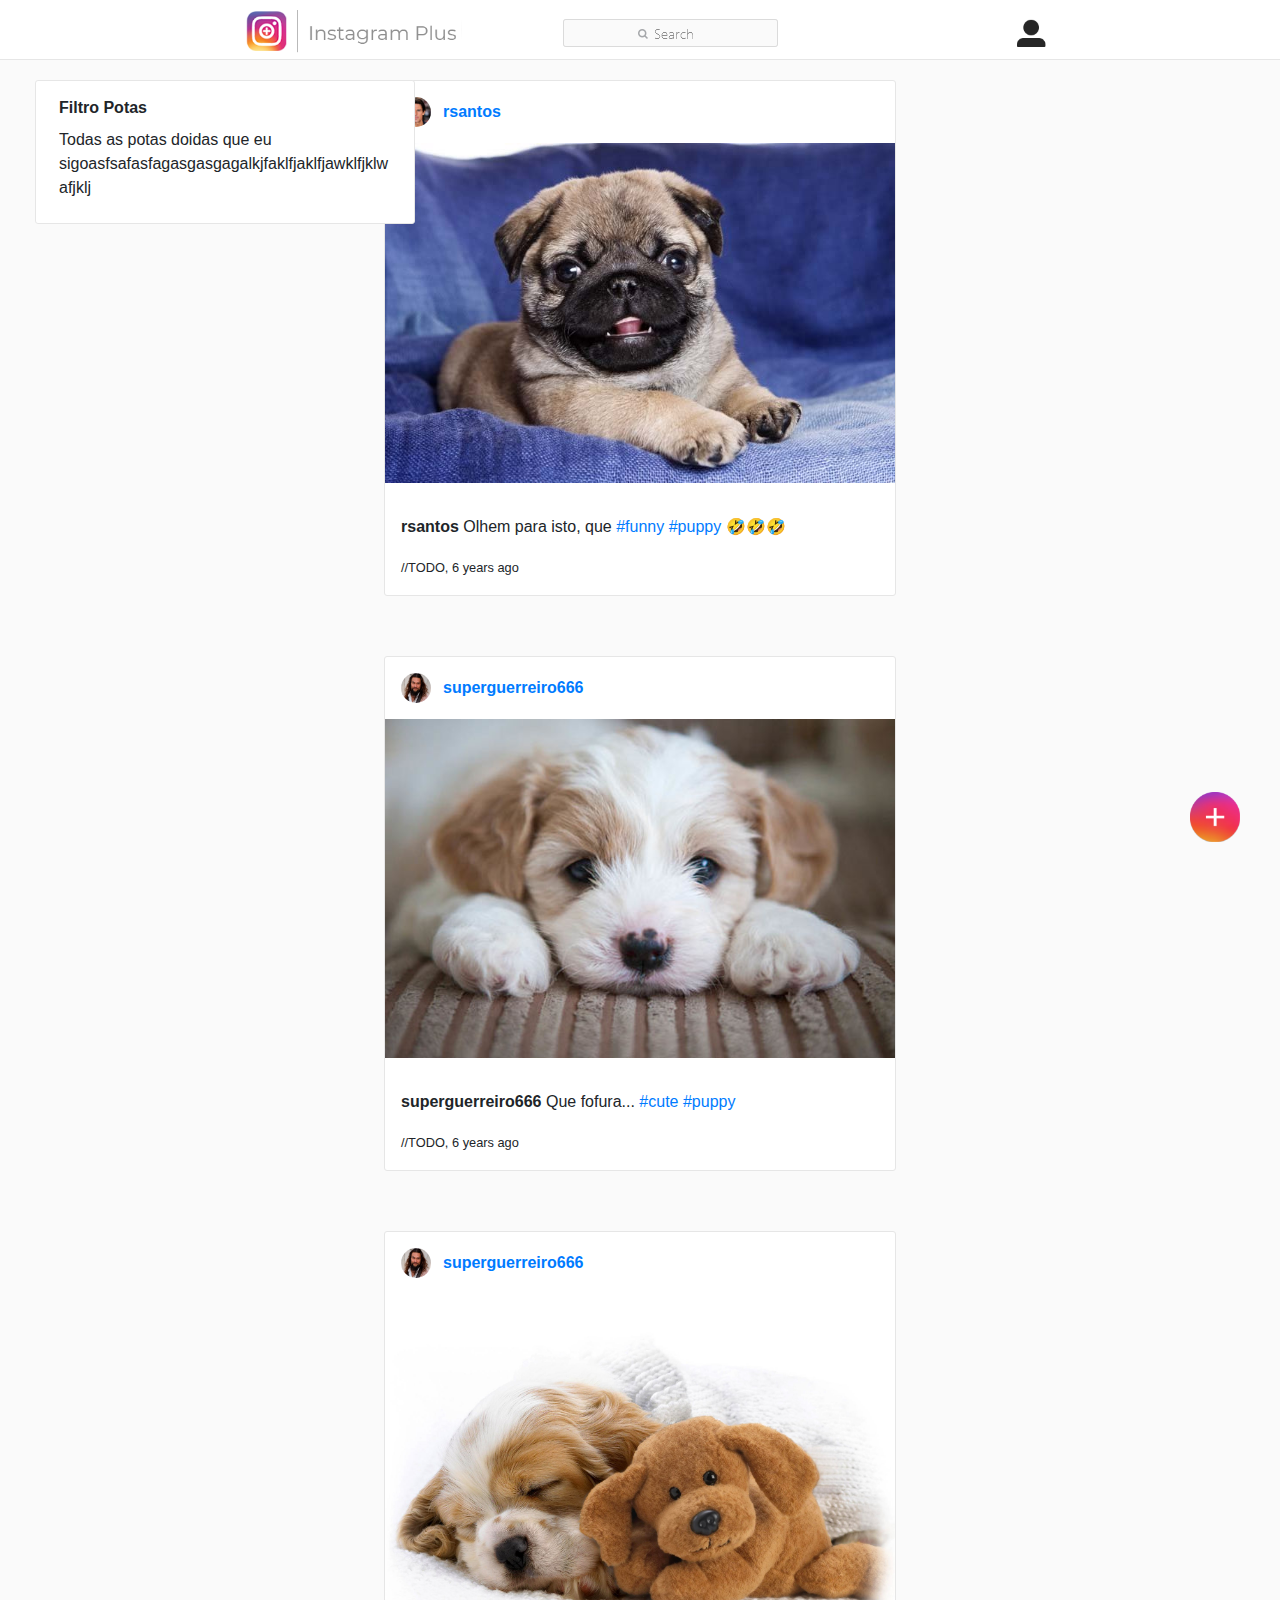
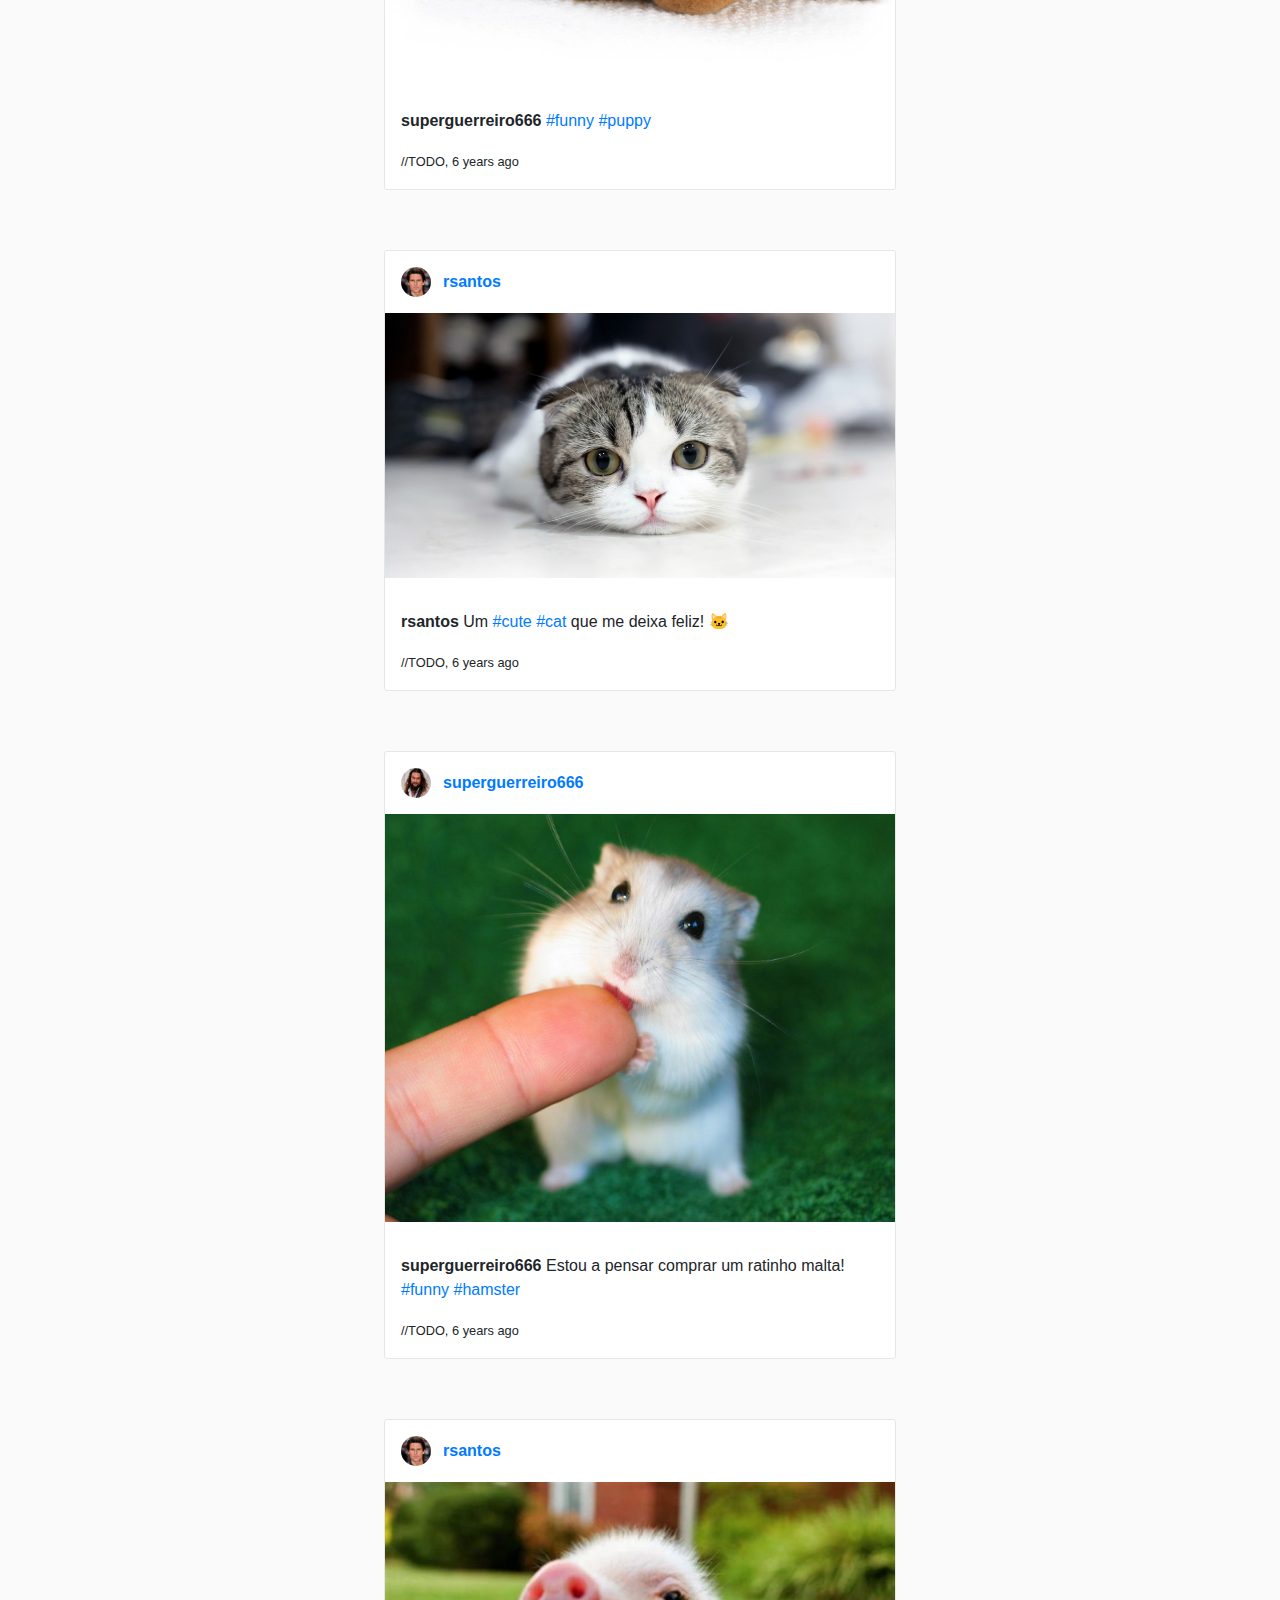
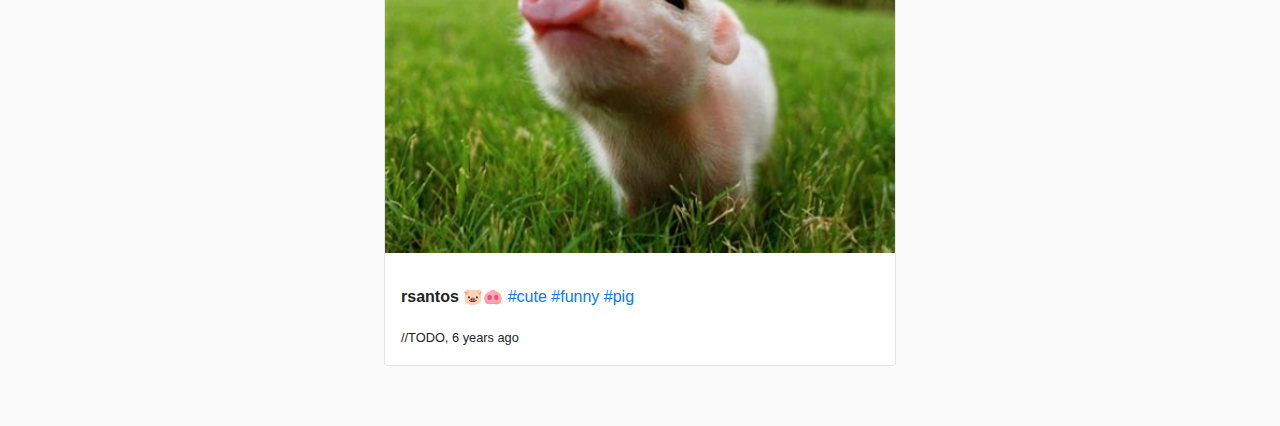
==== commit b14e2bca: "Filtered Feed interface criada" ====
--- a/index.html
+++ b/index.html
@@ -51,10 +51,25 @@
     <!-- empty div, posts will be loaded here -->
   </div>
 
-  <label for='uploadFile'></label>
+  <label for='uploadFile' class="upload-file-btn"></label>
   <input id='file-arquivo' type='file'>
   <input type="file" id="uploadFile" onchange="uploadFile()">
     
+    
+  <!-- Label para 1 filtered feed, faz tantos quantos precisares com isto -->
+  <label for='filteredFeed' class="filtered-feed" onclick="teste()">
+     <article class="filter-box" ref="post"> 
+      <div class="filter-details"> 
+        <div class="filter-name"> 
+            <span>Filtro Potas</span> 
+        </div>
+        <div class="filter-description"> 
+            <span>Todas as potas doidas que eu sigoasfsafasfagasgasgagalkjfaklfjaklfjawklfjklwafjklj</span> 
+        </div>
+      </div>
+    </article> 
+  </label>
+ <!-- Filtered Feed label ends here ->
     
 
 </body>
--- a/index.css
+++ b/index.css
@@ -1,10 +1,9 @@
-
 /* Esconde o input */
 input[type='file'] {
   display: none
 }
 
-label {
+label.upload-file-btn {
  position: fixed;
     bottom: 50px;
     right: 40px; 
@@ -12,6 +11,38 @@
     background-image: url(./btn.png);
     background-size: 50px 50px;
     background-repeat: no-repeat;
-    height: 50px;
-    width: 50px;
-}+    height: 50px; 
+    width: 50px; 
+}
+
+label.filtered-feed {
+    position: fixed;
+    top: 80px;
+    left: 35px;
+    cursor: pointer;
+    height: 60px;
+    width: 380px;  
+}
+
+.filter-box {
+  border-radius: 3px;
+  border: 1px solid #e6e6e6;
+  background-color: #fff;
+}
+
+.filter-details {
+  padding: 15px;
+  align-items: center; 
+}
+
+.filter-name {
+  margin-left: 8px;
+  font-family: 'PT Sans', sans-serif;
+  font-weight: bold;
+}
+
+.filter-description {
+  padding: 8px 8px;
+  word-wrap: break-word;
+  text-align: left;  
+}
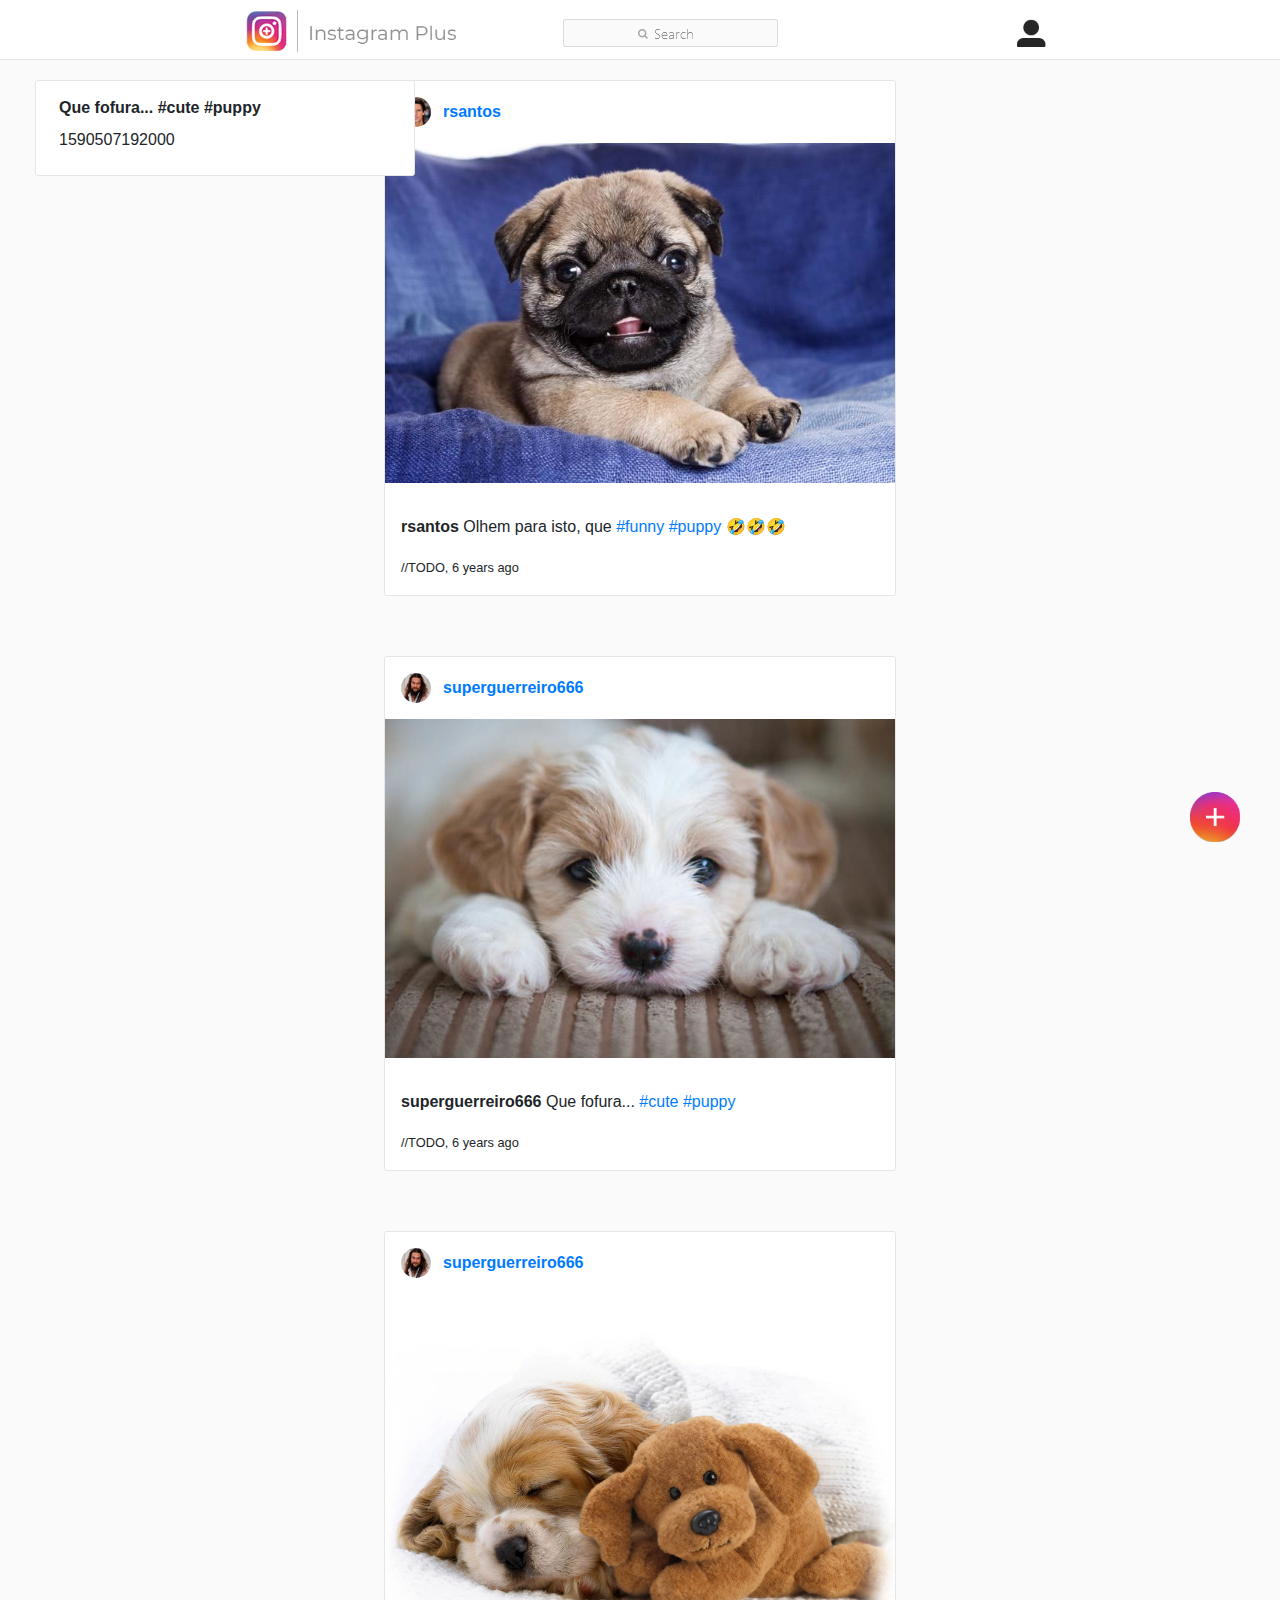
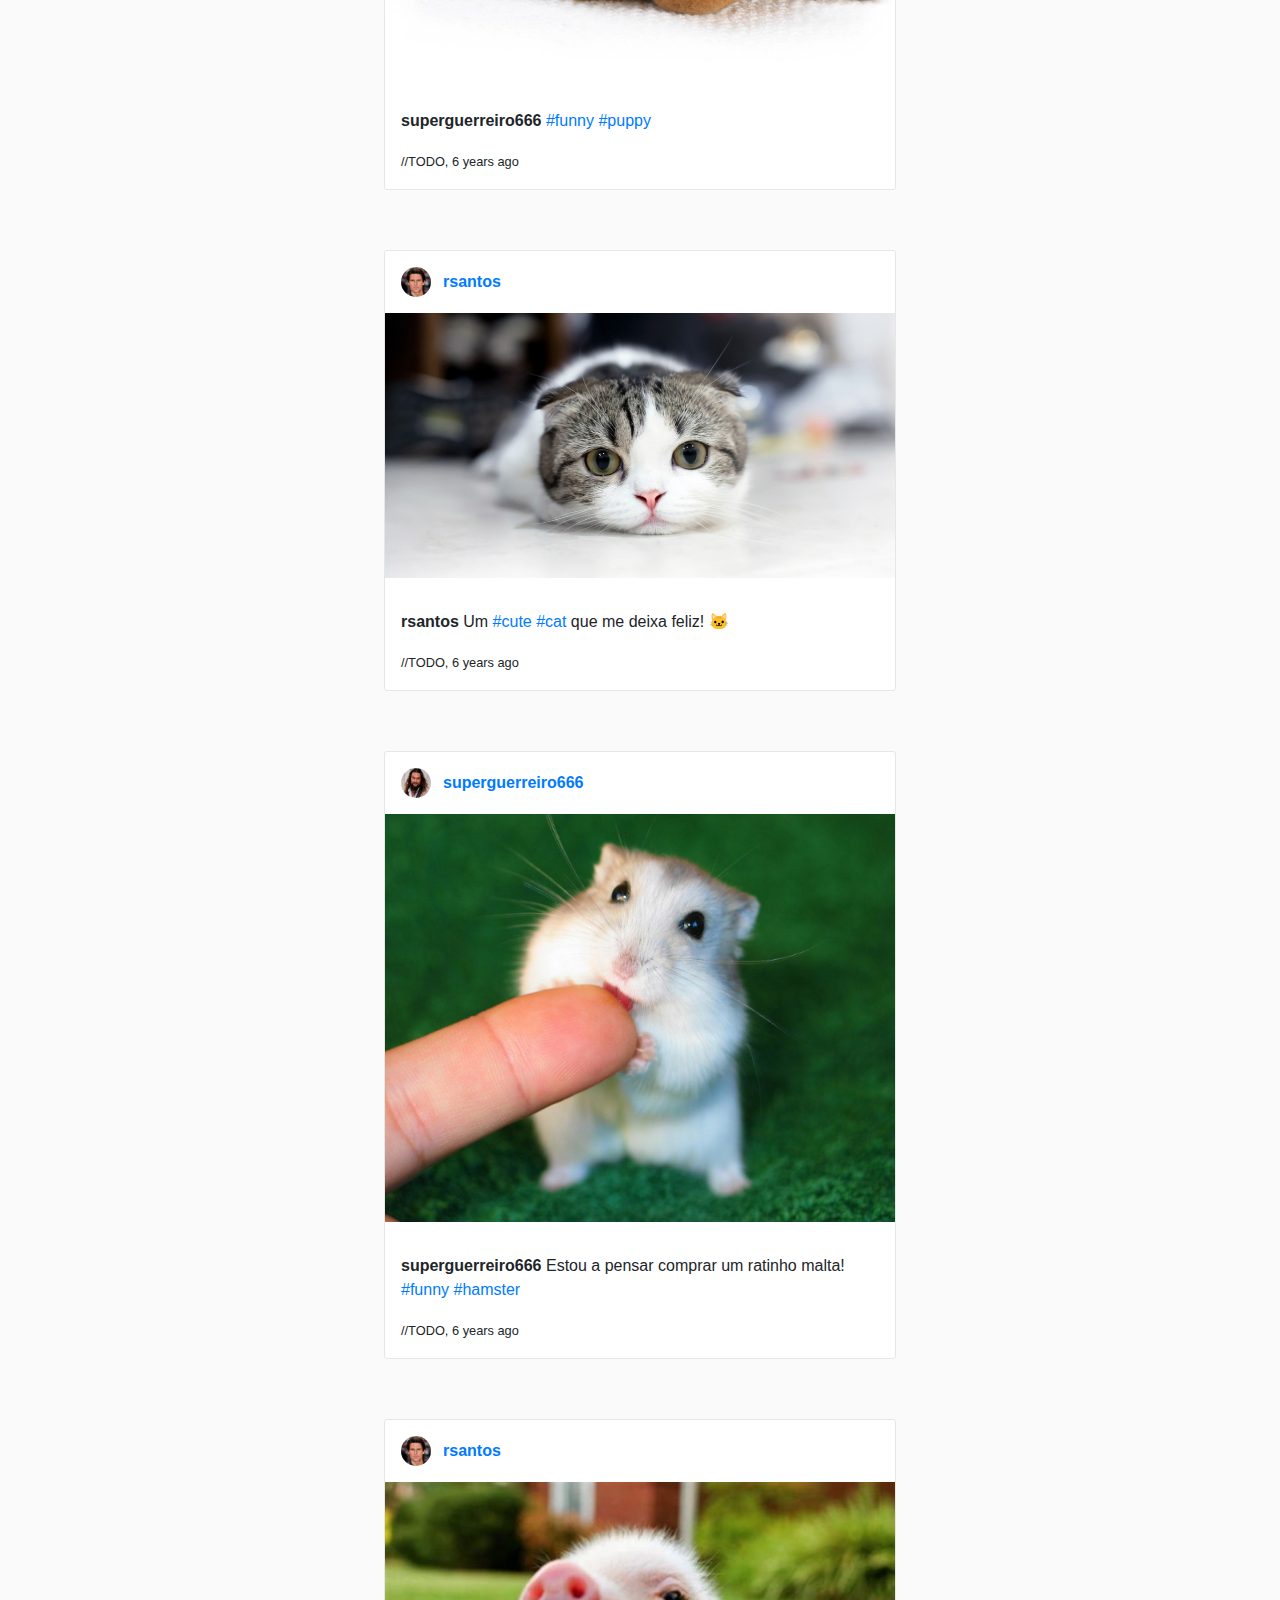
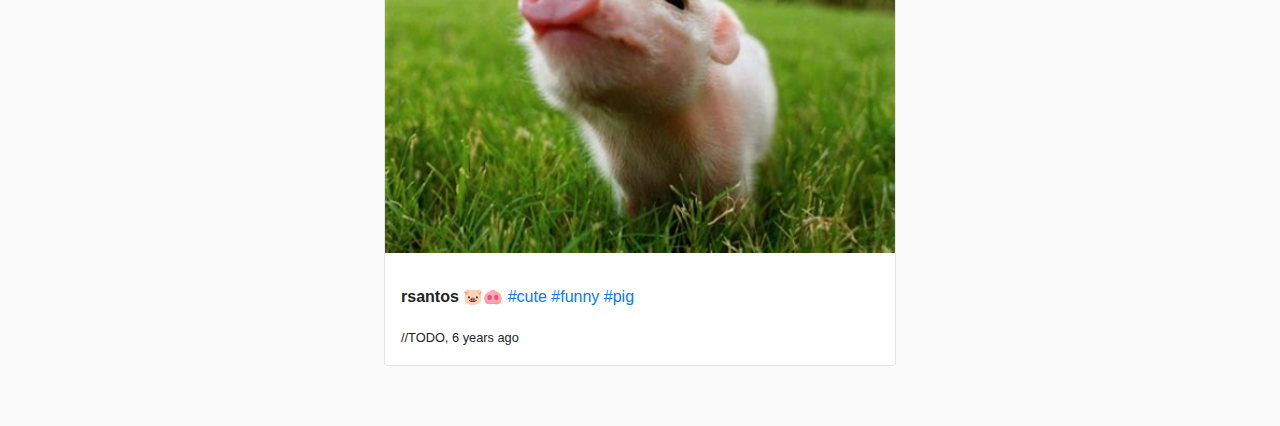
==== commit a753edf0: "Adicionei load dinamico de fls" ====
--- a/index.html
+++ b/index.html
@@ -2,75 +2,63 @@
 <html lang="en">
 
 <head>
-  <meta charset="utf-8">
-  <meta name="viewport" content="width=device-width, initial-scale=1, shrink-to-fit=no">
-  <meta name="description" content="">
-  <meta name="author" content="">
-  <title>Instagram Plus</title>
+	<meta charset="utf-8">
+	<meta name="viewport" content="width=device-width, initial-scale=1, shrink-to-fit=no">
+	<meta name="description" content="">
+	<meta name="author" content="">
+	<title>Instagram Plus</title>
 
-  <!-- bootstrap core CSS -->
-  <link href="./bootstrap/css/bootstrap.min.css" rel="stylesheet">
+	<!-- bootstrap core CSS -->
+	<link href="./bootstrap/css/bootstrap.min.css" rel="stylesheet">
 
-  <!-- jquery, can be changed to local lib later -->
-  <script src="https://ajax.googleapis.com/ajax/libs/jquery/3.5.1/jquery.min.js"></script>
+	<!-- jquery, can be changed to local lib later -->
+	<script src="https://ajax.googleapis.com/ajax/libs/jquery/3.5.1/jquery.min.js"></script>
 
-  <!-- custom js -->
-  <script type="text/javascript" src="database/database.js"></script>
-  <script type="text/javascript" src="database/users/users.js"></script>
-  <script type="text/javascript" src="database/posts/posts.js"></script>
-  <script type="text/javascript" src="server/feed_controller.js"></script>
-  <script type="text/javascript" src="client/utils.js"></script>
-  <script type="text/javascript" src="client/load_feed.js"></script>
-  <script type="text/javascript" src="client/upload.js"></script>
+	<!-- custom js -->
+	<script type="text/javascript" src="database/database.js"></script>
+	<script type="text/javascript" src="database/users/users.js"></script>
+	<script type="text/javascript" src="database/posts/posts.js"></script>
+	<script type="text/javascript" src="database/filtered_feed/filtered_feed.js"></script>
+	<script type="text/javascript" src="server/feed_controller.js"></script>
+	<script type="text/javascript" src="client/utils.js"></script>
+	<script type="text/javascript" src="client/load_feed.js"></script>
+	<script type="text/javascript" src="client/upload.js"></script>
 
-  <!-- css -->
-  <link rel="stylesheet" href="lib/instagram.css/dist/instagram.min.css" />
-  <link rel="stylesheet" type="text/css" href="./Components/Header/Header.css" />
-  <link rel="stylesheet" type="text/css" href="./Components/Post/Post.css" />
-  <link rel="stylesheet" href="./index.css" />
+	<!-- css -->
+	<link rel="stylesheet" href="lib/instagram.css/dist/instagram.min.css" />
+	<link rel="stylesheet" type="text/css" href="./Components/Header/Header.css" />
+	<link rel="stylesheet" type="text/css" href="./Components/Post/Post.css" />
+	<link rel="stylesheet" href="./index.css" />
 
 </head>
 
 <body>
 
-  <!-- HEADER -->
-  <nav class="Nav">
-    <div class="Nav-menus">
-      <div class="Nav-brand">
-        <a class="Nav-brand-logo" href="./index.html">
-          Instagram
-        </a>
-      </div>
-      <a class="Nav-search-bar" href="./Components/search/search.html"></a>
-      <a class="Nav-profile" href="./Components/Profile/profile.html"></a>
-    </div>
-  </nav>
-  <!-- END OF HEADER -->
+	<!-- HEADER -->
+	<nav class="Nav">
+		<div class="Nav-menus">
+			<div class="Nav-brand">
+				<a class="Nav-brand-logo" href="./index.html">
+					Instagram
+				</a>
+			</div>
+			<a class="Nav-search-bar" href="./Components/search/search.html"></a>
+			<a class="Nav-profile" href="./Components/Profile/profile.html"></a>
+		</div>
+	</nav>
+	<!-- END OF HEADER -->
 
-  <div class=posts id=psts>
-    <!-- empty div, posts will be loaded here -->
-  </div>
+	<div class=posts id=psts>
+		<!-- empty div, posts will be loaded here -->
+	</div>
 
-  <label for='uploadFile' class="upload-file-btn"></label>
-  <input id='file-arquivo' type='file'>
-  <input type="file" id="uploadFile" onchange="uploadFile()">
-    
-    
-  <!-- Label para 1 filtered feed, faz tantos quantos precisares com isto -->
-  <label for='filteredFeed' class="filtered-feed" onclick="teste()">
-     <article class="filter-box" ref="post"> 
-      <div class="filter-details"> 
-        <div class="filter-name"> 
-            <span>Filtro Potas</span> 
-        </div>
-        <div class="filter-description"> 
-            <span>Todas as potas doidas que eu sigoasfsafasfagasgasgagalkjfaklfjaklfjawklfjklwafjklj</span> 
-        </div>
-      </div>
-    </article> 
-  </label>
- <!-- Filtered Feed label ends here ->
-    
+	<label for='uploadFile' class="upload-file-btn"></label>
+	<input id='file-arquivo' type='file'>
+	<input type="file" id="uploadFile" onchange="uploadFile()">
+
+	<div class="fl-items" id="fls">
+		<!-- filtered feeds will be loaded here -->
+	</div>
 
 </body>
 
